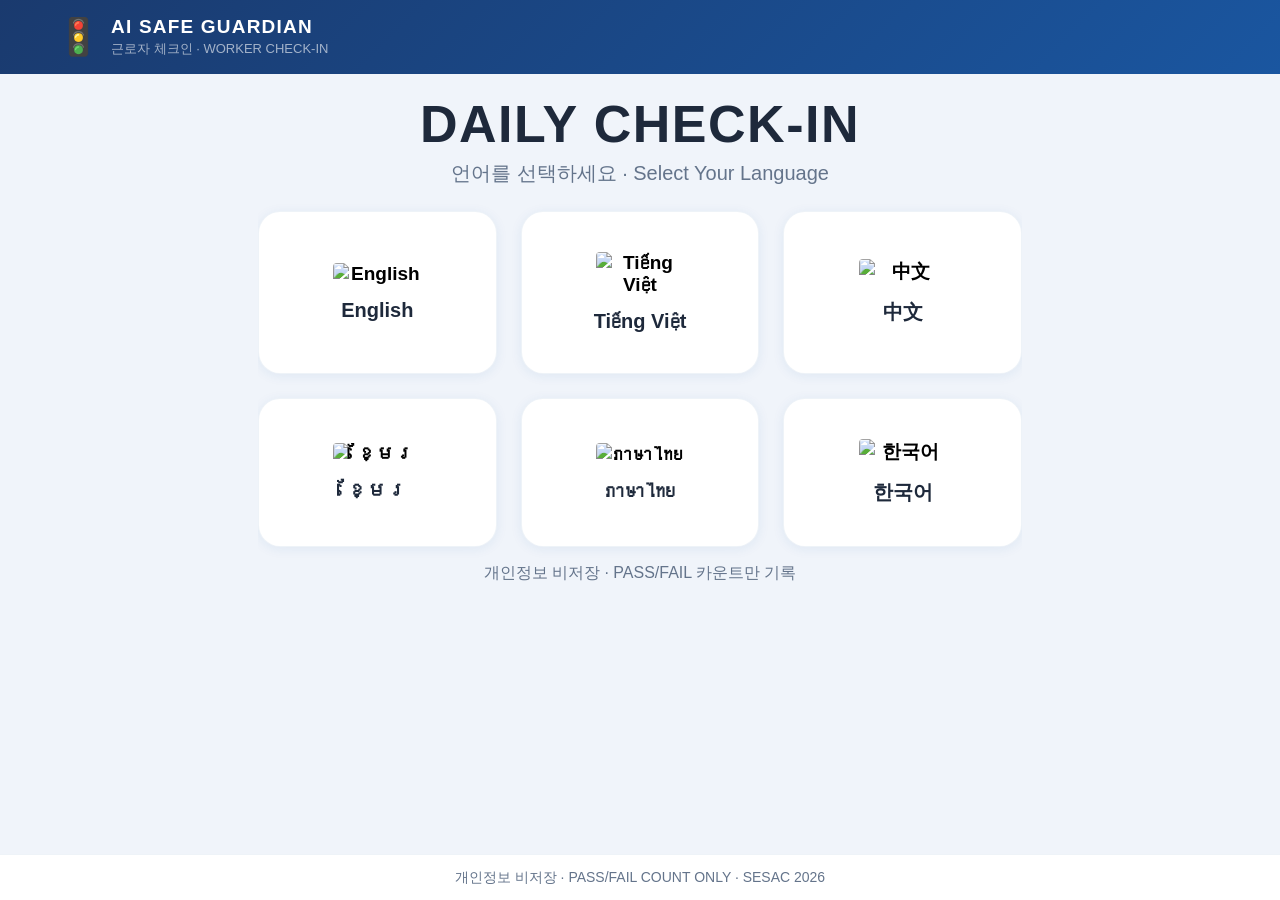
==== frontend/user/index.html @ 9fa3da4d "Merge pull request #7 from AISG-GUARDIAN/feat/frontend [SG-14 사용자 페이지 UX/UI]" ====
<!DOCTYPE html>
<html lang="ko">
<head>
  <meta charset="UTF-8" />
  <meta name="viewport" content="width=device-width, initial-scale=1.0" />
  <title>AI Safe Guardian — Worker Check-In</title>
  <link rel="stylesheet" href="style.css" />
</head>
<body>

  <!-- 플래시 오버레이 -->
  <div id="flash-overlay"></div>

  <div id="app">

    <!-- 헤더 -->
    <header id="header">
      <div class="header-logo">
        <span class="header-icon">🚦</span>
        <div>
          <div class="header-title">AI SAFE GUARDIAN</div>
          <div class="header-sub">근로자 체크인 · WORKER CHECK-IN</div>
        </div>
      </div>
      <button id="btn-reset" class="btn-ghost" style="display:none">← 처음으로</button>
    </header>

    <!-- 메인 콘텐츠 -->
    <main id="main">

      <!-- ① 언어 선택 -->
      <section id="screen-lang" class="screen active fade-in">
        <h1 class="title-xl">DAILY CHECK-IN</h1>
        <p class="sub-text" style="margin-bottom:24px">언어를 선택하세요 · Select Your Language</p>
        <div id="lang-grid" class="lang-grid"></div>
        <p class="caption" style="margin-top:16px">개인정보 비저장 · PASS/FAIL 카운트만 기록</p>
      </section>

      <!-- ② PIN 입력 -->
      <section id="screen-pin" class="screen">
        <div id="pin-flag" class="flag-xl"></div>
        <p id="pin-prompt-native" class="bilingual-native"></p>
        <p id="pin-prompt-ko"     class="bilingual-ko"></p>

        <div id="pin-dots" class="pin-dots"></div>

        <div class="pin-masking">
          <span class="masking-label">연락처</span>
          <span class="masking-dots">●●●-●●●●-</span>
          <span id="pin-display" class="masking-input">○○○○</span>
        </div>

        <div id="numpad" class="numpad"></div>

        <div class="row-btns" style="margin-top:10px">
          <button id="btn-back-pin" class="btn-outline">← 뒤로</button>
          <button id="btn-confirm-pin" class="btn-primary" disabled>0 / 4 자리 입력 중</button>
        </div>
        <p class="caption" style="margin-top:10px">입력 정보는 저장되지 않습니다</p>
      </section>

      <!-- ③ 카메라 준비 -->
      <section id="screen-ready" class="screen">
        <div id="ready-badge" class="pin-badge"></div>
        <p id="ready-greeting-native" class="bilingual-native" style="margin-top:10px"></p>
        <p id="ready-greeting-ko"     class="bilingual-ko"></p>

        <div class="cam-view" id="cam-view-box">
          <!-- 카메라 로딩 중 -->
          <div id="cam-loading" class="cam-placeholder">
            <div class="cam-icon">📷</div>
            <div class="cam-label">카메라 연결 중...</div>
          </div>
          <!-- 카메라 오류 -->
          <div id="cam-error" class="cam-placeholder" style="display:none">
            <div class="cam-icon">⚠️</div>
            <div class="cam-label" id="cam-error-msg">카메라 접근 불가</div>
          </div>
          <!-- 라이브 프리뷰 -->
          <video id="cam-video" autoplay playsinline muted style="display:none"></video>
          <canvas id="cam-canvas" style="display:none"></canvas>
          <div class="corner tl"></div>
          <div class="corner tr"></div>
          <div class="corner bl"></div>
          <div class="corner br"></div>
        </div>

        <div class="ppe-row">
          <div class="ppe-card">
            <div class="ppe-emoji">⛑️</div>
            <div id="ready-helmet-native" class="ppe-name"></div>
            <div id="ready-helmet-ko"     class="ppe-name-ko"></div>
            <div id="ready-wear-native"   class="ppe-check"></div>
            <div id="ready-wear-ko"       class="ppe-check-ko"></div>
          </div>
          <div class="ppe-card">
            <div class="ppe-emoji">🦺</div>
            <div id="ready-vest-native" class="ppe-name"></div>
            <div id="ready-vest-ko"     class="ppe-name-ko"></div>
            <div id="ready-wear2-native" class="ppe-check"></div>
            <div id="ready-wear2-ko"    class="ppe-check-ko"></div>
          </div>
        </div>

        <button id="btn-start-scan" class="btn-primary" style="margin-top:8px">
          <span id="start-native"></span>
          <span id="start-ko" class="btn-sub"></span>
        </button>
      </section>

      <!-- ④ 스캔 중 -->
      <section id="screen-scanning" class="screen">
        <div style="text-align:center; margin-bottom:8px">
          <div id="scan-label-native" class="scan-label"></div>
          <div id="scan-label-ko"     class="scan-label-ko"></div>
        </div>

        <div class="scan-view">
          <div class="scan-bg"></div>
          <div class="person-silhouette">
            <div class="person-head"></div>
            <div class="person-body"></div>
          </div>
          <div id="box-helmet" class="ppe-box-overlay helmet">
            <span id="box-helmet-label" class="box-label"></span>
          </div>
          <div id="box-vest" class="ppe-box-overlay vest">
            <span id="box-vest-label" class="box-label"></span>
          </div>
          <div id="scan-line" class="scan-line"></div>
          <div class="corner tl"></div>
          <div class="corner tr"></div>
          <div class="corner bl"></div>
          <div class="corner br"></div>
        </div>

        <div class="progress-wrap">
          <div class="progress-top">
            <span class="prog-label">PPE 감지 중</span>
            <span id="prog-pct" class="prog-pct">0%</span>
          </div>
          <div class="progress-track">
            <div id="progress-bar" class="progress-fill" style="width:0%"></div>
          </div>
        </div>

        <div class="ppe-status-list">
          <div id="status-helmet" class="ppe-status scanning">
            <span class="status-icon">⏳</span>
            <div>
              <div id="status-helmet-native" class="status-name"></div>
              <div id="status-helmet-ko"     class="status-ko"></div>
            </div>
            <span class="status-tag">감지중...</span>
          </div>
          <div id="status-vest" class="ppe-status scanning">
            <span class="status-icon">⏳</span>
            <div>
              <div id="status-vest-native" class="status-name"></div>
              <div id="status-vest-ko"     class="status-ko"></div>
            </div>
            <span class="status-tag">감지중...</span>
          </div>
        </div>
      </section>

      <!-- ⑤ PASS -->
      <section id="screen-pass" class="screen">
        <div class="result-card pass-card scale-in">
          <div class="result-emoji">✅</div>
          <div class="result-title pass-title">PASS</div>
          <div id="pass-ppe-info" class="result-ppe-info"></div>
          <div id="pass-pin-badge" class="result-pin-badge"></div>
          <div class="tts-box pass-tts">
            <div id="pass-tts-label" class="tts-label pass-tts-label"></div>
            <div id="pass-msg-native" class="tts-msg"></div>
            <div id="pass-msg-ko"     class="tts-msg-ko"></div>
          </div>
          <!-- 자동 초기화 카운트다운 -->
          <div class="auto-reset-bar">
            <div id="auto-reset-fill" class="auto-reset-fill"></div>
          </div>
          <p id="auto-reset-label" class="caption" style="margin-bottom:8px"></p>
          <button id="btn-next-worker" class="btn-pass btn-lg">
            <span id="next-native"></span>
            <span id="next-ko" class="btn-sub"></span>
          </button>
        </div>
      </section>

      <!-- ⑥ FAIL -->
      <section id="screen-fail" class="screen">
        <div class="result-card fail-card scale-in">
          <div class="result-emoji">⚠️</div>
          <div class="result-title fail-title">FAIL</div>
          <div id="fail-pin-badge" class="result-pin-badge fail-badge"></div>

          <div class="tts-box fail-tts">
            <div id="fail-tts-label" class="tts-label fail-tts-label"></div>
            <div id="fail-msg-native" class="tts-msg"></div>
            <div id="fail-msg-ko"     class="tts-msg-ko"></div>
          </div>

          <div id="fail-ppe-list" class="ppe-status-list"></div>

          <div class="guide-box">
            <div id="guide-label" class="guide-title"></div>
            <ol id="guide-list" class="guide-list"></ol>
          </div>

          <!-- 재시도 (1~2회) -->
          <button id="btn-retry" class="btn-retry btn-lg">
            <span id="retry-native"></span>
            <span id="retry-ko" class="btn-sub"></span>
          </button>

          <!-- 3회 초과 에스컬레이션 -->
          <div id="escalation-box" class="escalation-box" style="display:none">
            <p id="escalation-native" class="escalation-text"></p>
            <p id="escalation-ko"     class="escalation-ko"></p>
            <button id="btn-reset-fail" class="btn-ghost-lg">
              <span id="reset-native"></span>
            </button>
          </div>
        </div>
      </section>

    </main>

    <!-- 푸터 -->
    <footer id="footer">
      개인정보 비저장 · PASS/FAIL COUNT ONLY · SESAC 2026
    </footer>

  </div>

  <script src="data.js"></script>
  <script src="app.js"></script>
</body>
</html>
---- frontend/user/style.css ----
/* ──────────────────────────────────────────────────
   style.css  — AI SAFE GUARDIAN · Worker Check-In
   어드민 대시보드 무드앤톤 통일
   Primary: #1A56A0 / Dark: #1A3A6E / Accent: #F47C20
────────────────────────────────────────────────── */

/* ── 리셋 & 토큰 ──────────────────────────────── */
*, *::before, *::after { box-sizing: border-box; margin: 0; padding: 0; }

:root {
  /* 배경 — 어드민 동일 */
  --bg:    #F0F4FA;
  --bg2:   #FFFFFF;
  --bg3:   #EBF0F8;
  --border:     rgba(26, 86, 160, 0.12);
  --border-card: rgba(26, 86, 160, 0.07);

  /* 텍스트 */
  --text:  #1E293B;
  --text2: #64748B;

  /* 프라이머리 — 어드민 사이드바 색상 */
  --blue:       #1A56A0;
  --blue-dark:  #1A3A6E;
  --blue-light: #EBF3FF;
  --blue-mid:   #2468B8;

  /* 오렌지 액센트 — 어드민 active nav 색상 */
  --accent:        #F47C20;
  --accent-light:  rgba(244, 124, 32, 0.12);
  --accent-border: rgba(244, 124, 32, 0.35);

  /* 상태 */
  --green:      #10B981;
  --green-dark: #059669;
  --green-bg:   #ECFDF5;
  --green-text: #065F46;
  --red:        #EF4444;
  --red-bg:     #FEF2F2;
  --red-text:   #991B1B;
  --orange:     #F47C20;

  /* 그림자 — 어드민 카드 동일 */
  --shadow-sm: 0 2px 12px rgba(26, 86, 160, 0.08);
  --shadow:    0 4px 18px rgba(26, 86, 160, 0.10);
  --shadow-lg: 0 8px 28px rgba(26, 86, 160, 0.13);

  --radius: 16px;
  --r-sm:   10px;
}

html, body {
  height: 100%;
  background: var(--bg);
  color: var(--text);
  font-family: 'Segoe UI', 'Apple SD Gothic Neo', 'Noto Sans KR', sans-serif;
  font-size: 16px;
  -webkit-font-smoothing: antialiased;
}

/* ── 플래시 ──────────────────────────────────── */
#flash-overlay {
  position: fixed; inset: 0;
  background: #fff; opacity: 0;
  pointer-events: none; z-index: 9999;
}
#flash-overlay.flash { animation: flash-anim .3s ease-out forwards; }
@keyframes flash-anim { 0% { opacity:.85; } 100% { opacity:0; } }

/* ── 앱 ──────────────────────────────────────── */
#app {
  min-height: 100dvh;       /* 모바일: 자연스럽게 늘어남 */
  display: flex; flex-direction: column;
  width: 100%;
}

/* ── 헤더 — 어드민 사이드바 그라데이션 동일 ── */
#header {
  display: flex; align-items: center; justify-content: space-between;
  padding: 14px 20px;
  background: linear-gradient(135deg, var(--blue-dark) 0%, var(--blue) 100%);
  position: sticky; top: 0; z-index: 100;
}
.header-logo  { display: flex; align-items: center; gap: 10px; }
.header-icon  { font-size: 26px; }
.header-title { font-size: 14px; font-weight: 700; letter-spacing: .8px; color: #FFFFFF; }
.header-sub   { font-size: 10px; color: rgba(255,255,255,.6); margin-top: 2px; }
.btn-ghost {
  background: rgba(255,255,255,.12);
  border: 1.5px solid rgba(255,255,255,.22);
  color: #fff; font-size: 13px; font-weight: 600;
  border-radius: 8px; padding: 7px 14px; cursor: pointer;
  transition: background .15s;
}
.btn-ghost:hover { background: rgba(255,255,255,.22); }

/* 언어선택 화면 헤더 */
body.screen-lang #header {
  background: linear-gradient(135deg, var(--blue-dark) 0%, var(--blue) 100%);
}
body.screen-lang #footer { background: var(--bg2); border-color: var(--border-card); color: var(--text2); }

/* ── 메인 ────────────────────────────────────── */
#main {
  flex: 1;
  min-height: 0;
  overflow-y: auto;
  padding: 20px 18px 28px;
  max-width: 520px; margin: 0 auto; width: 100%;
}

/* cam-view 기본 margin (인라인 제거 후 CSS로 관리) */
.cam-view { margin: 12px 0; }

body.screen-lang       { background: var(--bg); }
body.screen-lang #main { background: var(--bg); }

/* ── 화면 전환 ───────────────────────────────── */
.screen { display: none; }
.screen.active { display: block; }
.fade-in  { animation: fadeIn  .3s ease; }
.scale-in { animation: scaleIn .28s ease; }
@keyframes fadeIn  { from { opacity:0; transform:translateY(10px); } to { opacity:1; transform:none; } }
@keyframes scaleIn { from { opacity:0; transform:scale(.93); }       to { opacity:1; transform:none; } }
@keyframes shake {
  0%,100% { transform:translateX(0); }
  20%,60% { transform:translateX(-6px); }
  40%,80% { transform:translateX(6px); }
}
.shake { animation: shake .4s ease; }

/* ── 타이포 ──────────────────────────────────── */
.title-xl         { font-size: 28px; font-weight: 800; letter-spacing: 1.5px; text-align: center; margin-bottom: 6px; color: var(--text); }
.sub-text         { text-align: center; color: var(--text2); font-size: 14px; }
.caption          { text-align: center; color: var(--text2); font-size: 12px; }
.bilingual-native { font-size: 19px; font-weight: 600; text-align: center; color: var(--text); }
.bilingual-ko     { font-size: 13px; color: var(--text2); text-align: center; margin-top: 3px; }

/* ── ① 언어 선택 ─────────────────────────────── */
.lang-grid {
  display: grid;
  grid-template-columns: repeat(3, 1fr);
  gap: 12px;
}
.lang-btn {
  background: var(--bg2);
  border: 1px solid var(--border-card);
  border-radius: var(--radius);
  padding: 22px 8px;
  text-align: center;
  cursor: pointer;
  box-shadow: var(--shadow-sm);
  transition: border-color .2s, background .2s, transform .18s, box-shadow .2s;
}
.lang-btn:hover {
  border-color: var(--accent-border);
  background: var(--accent-light);
  box-shadow: var(--shadow);
  transform: translateY(-4px);
}
.lang-btn:active { transform: translateY(-2px); }
.lang-flag  { width: 52px; height: auto; display: block; margin: 0 auto 8px; border-radius: 4px; }
.lang-label { font-size: 13px; font-weight: 600; color: var(--text); }

/* 빈 칸 스페이서 */
.lang-btn-spacer {
  background: transparent;
  border: none;
  box-shadow: none;
  pointer-events: none;
}

/* ── ② PIN 입력 ──────────────────────────────── */
.flag-xl { text-align: center; margin-bottom: 14px; }
.flag-xl img { width: 80px; height: auto; border-radius: 6px; }

.pin-dots { display: flex; justify-content: center; gap: 18px; margin: 20px 0 14px; }
.pin-dot {
  width: 20px; height: 20px; border-radius: 50%;
  border: 2px solid var(--border); background: transparent;
  transition: background .15s, border-color .15s, box-shadow .15s, transform .15s;
}
.pin-dot.filled {
  background: var(--accent);
  border-color: var(--accent);
  box-shadow: 0 0 12px rgba(244, 124, 32, 0.5);
  transform: scale(1.15);
}

.pin-masking {
  display: flex; align-items: center; justify-content: center; gap: 6px;
  font-size: 17px;
  background: var(--bg2); border: 1px solid var(--border-card);
  border-radius: 10px; padding: 11px 18px; margin-bottom: 22px;
  box-shadow: var(--shadow-sm);
}
.masking-label { color: var(--text2); font-size: 12px; }
.masking-dots  { letter-spacing: 2px; color: var(--text2); }
.masking-input { color: var(--accent); font-weight: 700; letter-spacing: 6px; }

/* 숫자패드 */
.numpad {
  display: grid; grid-template-columns: repeat(3, 1fr);
  gap: 10px; max-width: 300px; margin: 0 auto;
}
.num-key {
  background: var(--bg2); border: 1px solid var(--border-card);
  border-radius: var(--r-sm); padding: 16px 8px;
  font-size: 22px; font-weight: 600; color: var(--text);
  cursor: pointer; text-align: center;
  box-shadow: var(--shadow-sm);
  transition: background .12s, transform .1s, box-shadow .12s;
  user-select: none;
}
.num-key:hover  { background: var(--bg3); border-color: rgba(26,86,160,.2); box-shadow: var(--shadow); }
.num-key:active { transform: scale(.94); background: var(--bg3); box-shadow: none; }
.num-key.del    { background: #FEF2F2; border-color: #FECACA; color: var(--red); }
.num-key.del:hover { background: #FEE2E2; }

/* ── 버튼 공통 ───────────────────────────────── */
.row-btns { display: flex; gap: 10px; }

button {
  border: none; border-radius: var(--r-sm); padding: 14px 18px;
  font-size: 15px; font-weight: 600; cursor: pointer;
  transition: opacity .15s, transform .1s, box-shadow .15s;
}
button:disabled      { opacity: .35; cursor: default; }
button:not(:disabled):active { transform: scale(.97); }

/* 어드민 active nav 오렌지 액센트 반영 */
.btn-primary  {
  background: linear-gradient(135deg, var(--blue) 0%, var(--blue-dark) 100%);
  color: #fff; flex: 1;
  box-shadow: 0 2px 10px rgba(26, 86, 160, 0.35);
}
.btn-primary:not(:disabled):hover {
  background: linear-gradient(135deg, var(--blue-mid) 0%, var(--blue) 100%);
  box-shadow: 0 4px 16px rgba(26, 86, 160, 0.40);
  transform: translateY(-1px);
}
.btn-outline  { background: var(--bg2); border: 1.5px solid var(--border); color: var(--text); flex: 1; }
.btn-outline:hover { background: var(--bg3); }
.btn-pass     { background: var(--green-dark); color: #fff; width: 100%; box-shadow: 0 2px 8px rgba(5,150,105,.3); }
.btn-retry    { background: var(--accent); color: #fff; width: 100%; box-shadow: 0 2px 10px rgba(244,124,32,.4); }
.btn-retry:hover { filter: brightness(1.06); transform: translateY(-1px); }
.btn-ghost-lg { background: var(--bg3); border: 1px solid var(--border); color: var(--text2); width: 100%; margin-top: 12px; }
.btn-lg       { padding: 18px 20px; font-size: 17px; width: 100%; }
.btn-sub      { display: block; font-size: 12px; font-weight: 400; opacity: .8; margin-top: 3px; }

/* 촬영시작 버튼 — 컴팩트 & 전체폭 */
#btn-start-scan {
  width: 100%; flex: none;
  padding: 10px 20px; font-size: 14px;
}

/* ── ③ 카메라 준비 ───────────────────────────── */
.pin-badge {
  display: inline-block;
  background: var(--accent-light); border: 1.5px solid var(--accent-border);
  border-radius: 20px; padding: 6px 16px;
  font-size: 13px; font-weight: 700; color: var(--accent);
  text-align: center;
}

.cam-view {
  position: relative; background: #0A0F16;
  border-radius: var(--radius); min-height: 220px; overflow: hidden;
  border: 1px solid rgba(26,86,160,.2);
}
.cam-placeholder {
  display: flex; flex-direction: column;
  align-items: center; justify-content: center;
  gap: 8px; min-height: 220px;
}
.cam-icon  { font-size: 36px; filter: grayscale(1); opacity: .5; }
.cam-label { color: #4A6A70; font-size: 13px; letter-spacing: .5px; }

#cam-video {
  width: 100%; height: 220px; object-fit: cover;
  border-radius: var(--radius); transform: scaleX(-1);
}

/* 코너 마커 — 액센트 오렌지 */
.corner {
  position: absolute; width: 20px; height: 20px;
  border-color: var(--accent); border-style: solid;
}
.corner.tl { top:10px; left:10px;   border-width:2px 0 0 2px; }
.corner.tr { top:10px; right:10px;  border-width:2px 2px 0 0; }
.corner.bl { bottom:10px; left:10px;  border-width:0 0 2px 2px; }
.corner.br { bottom:10px; right:10px; border-width:0 2px 2px 0; }

/* PPE 카드 — 어드민 카드 동일 */
.ppe-row { display: grid; grid-template-columns: 1fr 1fr; gap: 10px; }
.ppe-card {
  background: var(--bg2);
  border: 1px solid var(--border-card);
  border-radius: var(--radius); padding: 14px 10px; text-align: center;
  box-shadow: var(--shadow-sm);
}
.ppe-emoji    { font-size: 28px; margin-bottom: 6px; }
.ppe-name     { font-size: 14px; font-weight: 600; color: var(--text); }
.ppe-name-ko  { font-size: 11px; color: var(--text2); margin-top: 2px; }
.ppe-check    { font-size: 12px; color: var(--blue); margin-top: 5px; font-weight: 600; }
.ppe-check-ko { font-size: 10px; color: var(--text2); }

/* ── ④ 스캔 중 ───────────────────────────────── */
.scan-label    { font-size: 17px; font-weight: 700; color: var(--accent); }
.scan-label-ko { font-size: 12px; color: var(--text2); margin-top: 3px; }

.scan-view {
  position: relative; background: #060E16;
  border-radius: var(--radius); height: 230px; overflow: hidden;
  margin-bottom: 18px; border: 1px solid rgba(26,86,160,.2);
}
.scan-bg {
  position: absolute; inset: 0;
  background: radial-gradient(ellipse at 50% 40%, #0D1F30 0%, #060E16 70%);
}

/* 사람 실루엣 */
.person-silhouette {
  position: absolute; left: 50%; bottom: 0;
  transform: translateX(-50%);
  display: flex; flex-direction: column; align-items: center;
}
.person-head {
  width: 42px; height: 42px; border-radius: 50%;
  background: #1A2D3E; border: 1.5px solid #2A4055; margin-bottom: 2px;
}
.person-body {
  width: 70px; height: 105px;
  background: #1A2D3E; border-radius: 7px 7px 0 0;
  border: 1.5px solid #2A4055; border-bottom: none;
}

/* PPE 감지 박스 */
.ppe-box-overlay {
  position: absolute;
  border: 2px solid var(--accent);
  border-radius: 4px;
  transition: border-color .35s;
}
.ppe-box-overlay.detected { border-color: var(--green); }
.ppe-box-overlay.missing  { border-color: var(--red); }

.ppe-box-overlay.helmet { width: 58px; height: 30px; top: 26px; left: 50%; transform: translateX(-50%); }
.ppe-box-overlay.vest   { width: 82px; height: 78px; top: 100px; left: 50%; transform: translateX(-50%); }

.box-label {
  position: absolute; top: -19px; left: 0;
  font-size: 11px; font-weight: 700;
  color: var(--accent); white-space: nowrap;
  transition: color .35s;
}
.ppe-box-overlay.detected .box-label { color: var(--green); }
.ppe-box-overlay.missing  .box-label { color: var(--red); }

/* 스캔 라인 */
.scan-line {
  position: absolute; left: 0; right: 0; height: 2px;
  background: linear-gradient(90deg, transparent 0%, var(--accent) 50%, transparent 100%);
  box-shadow: 0 0 10px var(--accent);
  animation: scan-move 1.5s linear infinite;
}
@keyframes scan-move { 0% { top:0; } 100% { top:100%; } }

/* 진행 바 */
.progress-wrap   { margin-bottom: 14px; }
.progress-top    { display: flex; justify-content: space-between; margin-bottom: 5px; }
.prog-label      { font-size: 12px; color: var(--text2); }
.prog-pct        { font-size: 12px; font-weight: 700; color: var(--accent); }
.progress-track  { height: 6px; background: var(--bg3); border-radius: 3px; overflow: hidden; }
.progress-fill   {
  height: 100%;
  background: linear-gradient(90deg, var(--blue) 0%, var(--accent) 100%);
  border-radius: 3px;
  transition: width .1s linear;
}

/* PPE 상태 목록 */
.ppe-status-list { display: flex; flex-direction: column; gap: 8px; }
.ppe-status {
  display: flex; align-items: center; gap: 12px;
  background: var(--bg2); border: 1px solid var(--border-card);
  border-radius: var(--r-sm); padding: 11px 14px;
  box-shadow: var(--shadow-sm);
  transition: border-color .3s, background .3s;
}
.ppe-status.detected { border-color: var(--green);  background: var(--green-bg); }
.ppe-status.missing  { border-color: var(--red);    background: var(--red-bg); }

.status-icon { font-size: 20px; }
.status-name { font-size: 14px; font-weight: 600; flex: 1; color: var(--text); }
.status-ko   { font-size: 11px; color: var(--text2); margin-top: 2px; }
.status-tag  {
  font-size: 11px; font-weight: 700; padding: 3px 10px;
  border-radius: 20px; background: var(--bg3); color: var(--text2); white-space: nowrap;
}
.ppe-status.detected .status-tag { background: var(--green); color: #fff; }
.ppe-status.missing  .status-tag { background: var(--red);   color: #fff; }

/* ── ⑤ PASS 카드 ─────────────────────────────── */
.result-card {
  border-radius: var(--radius); padding: 20px 20px; text-align: center;
  box-shadow: var(--shadow-lg);
}
.pass-card {
  background: var(--green-bg);
  border: 1.5px solid #6EE7B7;
  box-shadow: 0 0 40px rgba(16,185,129,.10), var(--shadow-lg);
}
.fail-card {
  background: var(--red-bg);
  border: 1.5px solid #FECACA;
  box-shadow: 0 0 40px rgba(239,68,68,.07), var(--shadow-lg);
}

.result-emoji { font-size: 44px; margin-bottom: 6px; }
.result-title { font-size: 30px; font-weight: 900; letter-spacing: 4px; margin-bottom: 10px; }
.pass-title   { color: var(--green-text); }
.fail-title   { color: var(--red-text); }

.result-ppe-info { font-size: 13px; color: var(--green-text); margin-bottom: 8px; font-weight: 600; }
.result-pin-badge {
  display: inline-block;
  background: rgba(5,150,105,.1); border: 1.5px solid rgba(5,150,105,.25);
  border-radius: 20px; padding: 5px 14px;
  font-size: 13px; font-weight: 600; color: var(--green-text);
  margin-bottom: 4px;
}
.fail-badge { background: var(--accent-light); border-color: var(--accent-border); color: var(--accent); }

/* TTS 박스 */
.tts-box { border-radius: var(--r-sm); padding: 12px 14px; margin: 14px 0; text-align: left; }
.pass-tts { background: rgba(5,150,105,.07); border: 1px solid rgba(5,150,105,.2); }
.fail-tts { background: var(--accent-light); border: 1px solid var(--accent-border); }
.tts-label      { font-size: 10px; font-weight: 700; letter-spacing: 1px; margin-bottom: 5px; }
.pass-tts-label { color: var(--green-text); }
.fail-tts-label { color: var(--accent); }
.tts-msg    { font-size: 14px; font-weight: 500; color: var(--text); }
.tts-msg-ko { font-size: 12px; color: var(--text2); margin-top: 3px; }

/* 자동 초기화 바 */
.auto-reset-bar  { height: 4px; background: rgba(0,0,0,.08); border-radius: 2px; overflow: hidden; margin: 10px 0 4px; }
.auto-reset-fill { height: 100%; background: var(--green-dark); border-radius: 2px; width: 100%; }

/* 가이드 박스 */
.guide-box {
  background: rgba(244,124,32,.05); border: 1px solid rgba(244,124,32,.15);
  border-radius: var(--r-sm); padding: 10px 14px; margin: 8px 0; text-align: left;
}
.guide-title { font-size: 12px; font-weight: 700; color: var(--accent); margin-bottom: 8px; }
.guide-list  { padding-left: 16px; }
.guide-list li       { font-size: 13px; margin-bottom: 5px; line-height: 1.55; color: var(--text); }
.guide-list li span  { display: block; font-size: 11px; color: var(--text2); margin-top: 1px; }

/* 에스컬레이션 */
.escalation-box {
  background: rgba(239,68,68,.05); border: 1px solid rgba(239,68,68,.18);
  border-radius: var(--r-sm); padding: 16px; margin-top: 14px; text-align: center;
}
.escalation-text { font-size: 15px; font-weight: 700; color: var(--red-text); margin-bottom: 5px; }
.escalation-ko   { font-size: 12px; color: var(--text2); }

/* ── 푸터 ────────────────────────────────────── */
#footer {
  text-align: center; padding: 11px;
  font-size: 11px; color: var(--text2);
  border-top: 1px solid var(--border-card); background: var(--bg2);
}

/* ── 반응형 ──────────────────────────────────── */

/* 소형 폰 */
@media (max-width: 380px) {
  .title-xl { font-size: 22px; }
  .lang-grid { gap: 8px; }
  .num-key { padding: 13px 6px; font-size: 20px; }
  .lang-flag { font-size: 26px; }
}

/* 태블릿 (600px 이상) */
@media (min-width: 600px) {
  html, body { font-size: 18px; overflow: hidden; height: 100%; }

  /* ── 태블릿 no-scroll 핵심 구조 ── */
  #app {
    height: 100dvh;            /* 태블릿: 뷰포트 고정 */
    overflow: hidden;
  }
  #header { padding: 14px 36px; }
  #main {
    max-width: 700px;
    padding: 16px 28px 16px;
    overflow: hidden;
    display: flex;
    flex-direction: column;
  }
  .screen.active {
    flex: 1;
    min-height: 0;
    display: flex;
    flex-direction: column;
    overflow: hidden;          /* 스크롤 완전 제거 */
  }
  /* PASS/FAIL 결과 카드 — 스크롤 없이 한 화면에 표시 */
  #screen-pass.active,
  #screen-fail.active { overflow: hidden; }
  /* 카메라/스캔 뷰가 남은 공간을 채움 */
  #cam-view-box {
    flex: 3;
    height: auto !important;
    min-height: 0;
    margin: 8px 0;
  }
  #cam-video    { height: 100% !important; }
  #cam-loading,
  #cam-error    { height: 100%; }
  .scan-view {
    flex: 1;
    height: auto !important;
    min-height: 0;
    margin-bottom: 12px;
  }
  .header-icon  { font-size: 30px; }
  .header-title { font-size: 16px; letter-spacing: 1px; }
  .header-sub   { font-size: 11px; }
  .title-xl         { font-size: 38px; }
  .sub-text         { font-size: 17px; }
  .bilingual-native { font-size: min(22px, 2.8dvh); }
  .bilingual-ko     { font-size: min(14px, 1.8dvh); }
  .caption          { font-size: 14px; }
  .lang-grid { gap: 18px; }
  .lang-btn  { padding: 28px 12px; border-radius: 18px; }
  .lang-flag { width: 68px; margin-bottom: 10px; }
  .lang-label { font-size: 16px; }
  .flag-xl img { width: min(90px, 11dvh); border-radius: 8px; }
  .flag-xl     { margin-bottom: min(10px, 1dvh); }
  .pin-dots    { gap: 22px; margin: min(16px, 1.5dvh) 0 min(12px, 1dvh); }
  .pin-dot     { width: 26px; height: 26px; }
  .pin-masking { font-size: 18px; padding: min(10px, 1dvh) 18px; margin-bottom: min(18px, 1.5dvh); }
  .numpad      { max-width: 400px; gap: min(10px, 1dvh); }
  .num-key     { padding: min(24px, 2.2dvh) 10px; font-size: 30px; border-radius: 14px; }
  .num-key.del { font-size: 22px; }
  button     { padding: min(13px, 1.6dvh) 22px; font-size: 17px; border-radius: 14px; }
  .btn-lg    { padding: min(16px, 2dvh) 24px; font-size: 19px; }
  .btn-sub   { font-size: 12px; margin-top: 3px; }
  .btn-ghost { font-size: 15px; }
  #btn-start-scan  { padding: min(10px, 1.2dvh) 22px; font-size: 15px; }
  .cam-view        { min-height: 0; height: min(36vh, 320px); border-radius: 18px; }
  .cam-placeholder { min-height: 0; height: 100%; }
  .cam-icon        { font-size: 48px; }
  .cam-label       { font-size: 15px; }
  #cam-video       { height: 100%; border-radius: 18px; }
  .ppe-card        { padding: min(10px, 1.2dvh) 10px; border-radius: 14px; }
  .ppe-emoji       { font-size: min(26px, 3dvh); margin-bottom: 3px; }
  .ppe-name        { font-size: 14px; }
  .ppe-check       { font-size: 12px; margin-top: 2px; }
  .pin-badge       { font-size: 14px; padding: 6px 16px; }
  .scan-view { height: min(38vh, 340px); border-radius: 18px; }
  .person-head { width: 54px; height: 54px; }
  .person-body { width: 90px; height: 135px; }
  .ppe-box-overlay.helmet { width: 74px; height: 38px; top: 32px; }
  .ppe-box-overlay.vest   { width: 106px; height: 100px; top: 128px; }
  .scan-label    { font-size: 20px; }
  .scan-label-ko { font-size: 14px; }
  .progress-track { height: 8px; }
  .prog-label, .prog-pct { font-size: 14px; }
  .ppe-status  { padding: min(11px, 1.3dvh) 18px; border-radius: 14px; }
  .status-icon { font-size: 22px; }
  .status-name { font-size: 15px; }
  .status-ko   { font-size: 12px; }
  .status-tag  { font-size: 12px; padding: 3px 14px; }
  .result-card  { padding: min(16px, 2dvh) 24px; border-radius: 20px; }
  .result-emoji { font-size: min(44px, 5.5dvh); margin-bottom: min(6px, 0.7dvh); }
  .result-title { font-size: min(38px, 4.8dvh); letter-spacing: 4px; margin-bottom: min(8px, 1dvh); }
  .result-ppe-info { font-size: 14px; margin-bottom: min(5px, 0.6dvh); }
  .tts-box   { padding: min(10px, 1.2dvh) 14px; border-radius: 12px; margin: min(8px, 1dvh) 0; }
  .tts-msg   { font-size: 15px; }
  .tts-msg-ko { font-size: 13px; }
  .guide-box  { padding: min(8px, 1dvh) 14px; margin: min(6px, 0.8dvh) 0; }
  .guide-list li { font-size: 13px; margin-bottom: min(3px, 0.4dvh); }
  .escalation-text { font-size: 15px; }
  .escalation-ko   { font-size: 12px; }
  .auto-reset-bar  { height: 5px; margin: min(8px, 1dvh) 0 min(4px, 0.5dvh); }
  #footer { padding: 10px; font-size: 12px; }
}

/* 아이패드 12.9" (min-width: 1024px) */
@media (min-width: 1024px) {
  html, body { font-size: 20px; }
  #header { padding: 16px 56px; }
  #main   { max-width: 860px; padding: 20px 48px 20px; }
  .header-icon  { font-size: 36px; }
  .header-title { font-size: 19px; letter-spacing: 1.2px; }
  .header-sub   { font-size: 13px; }
  .title-xl         { font-size: 52px; }
  .sub-text         { font-size: 20px; }
  .bilingual-native { font-size: min(26px, 2.8dvh); }
  .bilingual-ko     { font-size: min(16px, 1.8dvh); }
  .caption          { font-size: 16px; }
  .lang-grid { gap: 24px; }
  .lang-btn  { padding: 40px 16px; border-radius: 22px; }
  .lang-flag { width: 88px; margin-bottom: 14px; }
  .lang-label { font-size: 20px; }
  .flag-xl img { width: min(110px, 11dvh); border-radius: 10px; }
  .flag-xl     { margin-bottom: min(12px, 1dvh); }
  .pin-dots    { gap: 28px; margin: min(18px, 1.5dvh) 0 min(14px, 1dvh); }
  .pin-dot     { width: 32px; height: 32px; }
  .pin-masking { font-size: 22px; padding: min(12px, 1dvh) 24px; margin-bottom: min(22px, 1.8dvh); }
  .numpad      { max-width: 500px; gap: min(14px, 1.2dvh); }
  .num-key     { padding: min(32px, 2.5dvh) 12px; font-size: 38px; border-radius: 18px; }
  .num-key.del { font-size: 28px; }
  button     { padding: min(16px, 1.6dvh) 28px; font-size: 19px; border-radius: 18px; }
  .btn-lg    { padding: min(18px, 1.8dvh) 32px; font-size: 22px; }
  .btn-sub   { font-size: 14px; margin-top: 4px; }
  .btn-ghost { font-size: 17px; }
  #btn-start-scan  { padding: min(12px, 1.2dvh) 28px; font-size: 17px; }
  .cam-view        { min-height: 0; height: min(40vh, 420px); border-radius: 22px; }
  .cam-placeholder { min-height: 0; height: 100%; }
  .cam-icon        { font-size: 64px; }
  .cam-label       { font-size: 18px; }
  #cam-video       { height: 100%; border-radius: 22px; }
  .ppe-card        { padding: min(12px, 1.3dvh) 14px; border-radius: 18px; }
  .ppe-emoji       { font-size: min(32px, 3dvh); margin-bottom: min(5px, 0.5dvh); }
  .ppe-name        { font-size: 17px; }
  .ppe-name-ko     { font-size: 12px; }
  .ppe-check       { font-size: 14px; margin-top: 2px; }
  .ppe-check-ko    { font-size: 11px; }
  .pin-badge       { font-size: 17px; padding: 8px 22px; }
  .corner          { width: 28px; height: 28px; }
  .scan-view { height: min(42vh, 440px); border-radius: 22px; }
  .person-head { width: 70px; height: 70px; }
  .person-body { width: 116px; height: 174px; }
  .ppe-box-overlay.helmet { width: 96px; height: 50px; top: 42px; }
  .ppe-box-overlay.vest   { width: 136px; height: 128px; top: 166px; }
  .scan-label    { font-size: 26px; }
  .scan-label-ko { font-size: 18px; }
  .progress-track { height: 10px; }
  .prog-label, .prog-pct { font-size: 16px; }
  .progress-wrap { margin-bottom: min(14px, 1.5dvh); }
  .ppe-status  { padding: min(13px, 1.3dvh) 22px; border-radius: 18px; gap: 14px; }
  .status-icon { font-size: 26px; }
  .status-name { font-size: 18px; }
  .status-ko   { font-size: 13px; }
  .status-tag  { font-size: 14px; padding: min(5px, 0.5dvh) 18px; }
  .result-card  { padding: min(24px, 2.5dvh) 48px; border-radius: 28px; }
  .result-emoji { font-size: min(64px, 7dvh); margin-bottom: min(10px, 1dvh); }
  .result-title { font-size: min(52px, 5.5dvh); letter-spacing: 6px; margin-bottom: min(10px, 1dvh); }
  .result-ppe-info { font-size: 17px; margin-bottom: min(8px, 0.9dvh); }
  .tts-box   { padding: min(14px, 1.5dvh) 24px; border-radius: 18px; margin: min(10px, 1.2dvh) 0; }
  .tts-label { font-size: 13px; letter-spacing: 1.1px; }
  .tts-msg   { font-size: 19px; }
  .tts-msg-ko { font-size: 15px; }
  .guide-title { font-size: 15px; margin-bottom: min(8px, 0.9dvh); }
  .guide-list li { font-size: 16px; margin-bottom: min(6px, 0.7dvh); }
  .escalation-box { padding: min(16px, 1.6dvh) 22px; margin-top: min(12px, 1.3dvh); }
  .escalation-text { font-size: 19px; }
  .escalation-ko   { font-size: 14px; }
  .auto-reset-bar  { height: 7px; margin: min(14px, 1.5dvh) 0 min(6px, 0.7dvh); }
  .result-pin-badge { font-size: 16px; padding: min(6px, 0.7dvh) 20px; }
  #footer { padding: min(14px, 1.5dvh); font-size: 14px; }
}
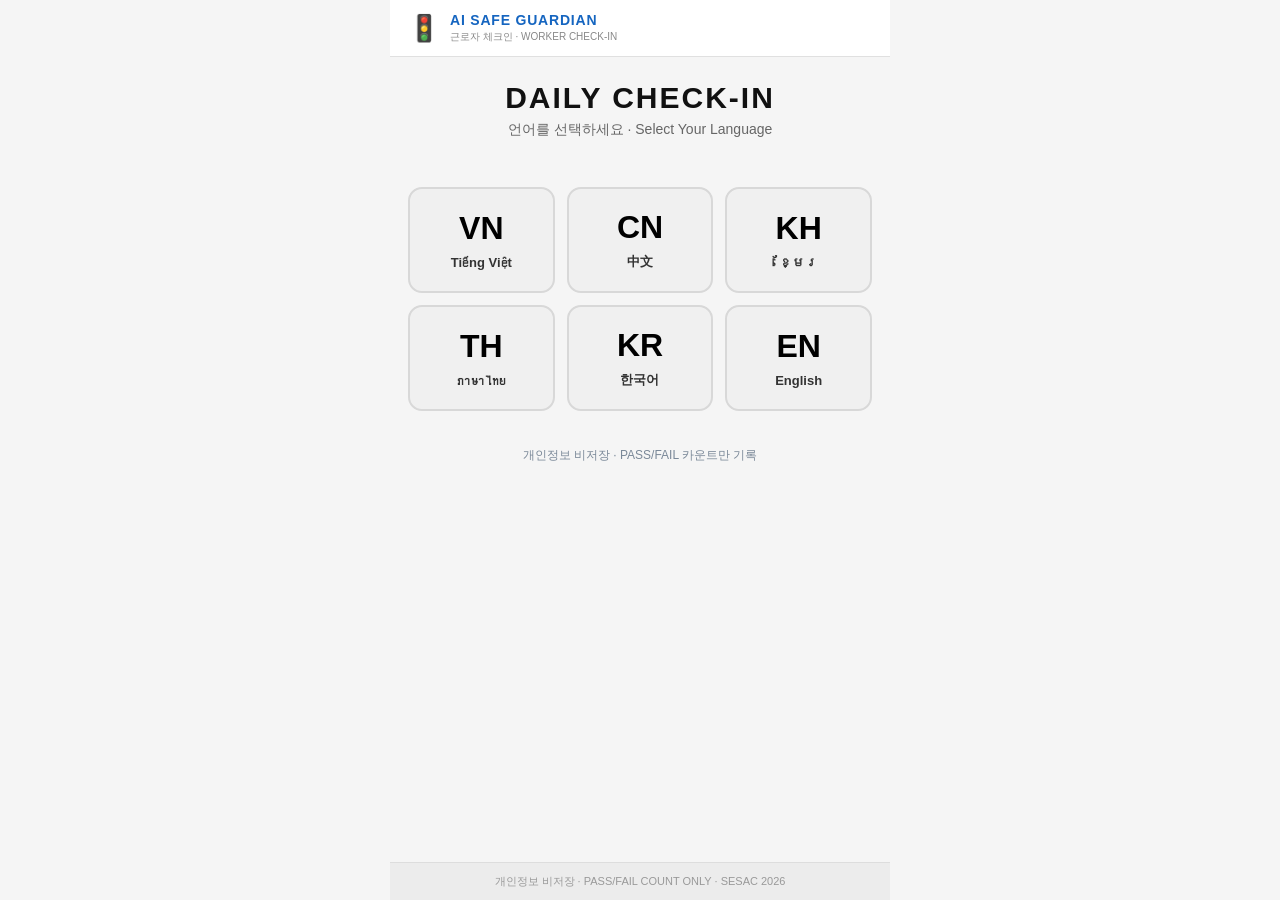
==== commit 75be37b8: "fix: 백엔드와 프론트엔드 연동 - admin 페이지 구조 정리 및 수정 - 더미 데이터 입력 코드 작성 - 알림 서비스(실패 시 관리자가 체크하도록) - 아직 webRTC 및 " ====
--- a/frontend/user/index.html
+++ b/frontend/user/index.html
@@ -1,11 +1,13 @@
 <!DOCTYPE html>
 <html lang="ko">
+
 <head>
   <meta charset="UTF-8" />
   <meta name="viewport" content="width=device-width, initial-scale=1.0" />
   <title>AI Safe Guardian — Worker Check-In</title>
-  <link rel="stylesheet" href="style.css" />
+  <link rel="stylesheet" href="../assets/css/user-style.css" />
 </head>
+
 <body>
 
   <!-- 플래시 오버레이 -->
@@ -31,16 +33,16 @@
       <!-- ① 언어 선택 -->
       <section id="screen-lang" class="screen active fade-in">
         <h1 class="title-xl">DAILY CHECK-IN</h1>
-        <p class="sub-text" style="margin-bottom:24px">언어를 선택하세요 · Select Your Language</p>
+        <p class="sub-text" style="margin-bottom:48px">언어를 선택하세요 · Select Your Language</p>
         <div id="lang-grid" class="lang-grid"></div>
-        <p class="caption" style="margin-top:16px">개인정보 비저장 · PASS/FAIL 카운트만 기록</p>
+        <p class="caption" style="margin-top:36px">개인정보 비저장 · PASS/FAIL 카운트만 기록</p>
       </section>
 
       <!-- ② PIN 입력 -->
       <section id="screen-pin" class="screen">
         <div id="pin-flag" class="flag-xl"></div>
         <p id="pin-prompt-native" class="bilingual-native"></p>
-        <p id="pin-prompt-ko"     class="bilingual-ko"></p>
+        <p id="pin-prompt-ko" class="bilingual-ko"></p>
 
         <div id="pin-dots" class="pin-dots"></div>
 
@@ -52,20 +54,21 @@
 
         <div id="numpad" class="numpad"></div>
 
-        <div class="row-btns" style="margin-top:10px">
+        <div class="row-btns" style="margin-top:28px">
           <button id="btn-back-pin" class="btn-outline">← 뒤로</button>
           <button id="btn-confirm-pin" class="btn-primary" disabled>0 / 4 자리 입력 중</button>
         </div>
-        <p class="caption" style="margin-top:10px">입력 정보는 저장되지 않습니다</p>
+        <p class="caption" style="margin-top:20px">입력 정보는 저장되지 않습니다</p>
+        <a id="link-emp-login" href="#" class="emp-login-link">사원번호가 있으신가요?</a>
       </section>
 
       <!-- ③ 카메라 준비 -->
       <section id="screen-ready" class="screen">
         <div id="ready-badge" class="pin-badge"></div>
-        <p id="ready-greeting-native" class="bilingual-native" style="margin-top:10px"></p>
-        <p id="ready-greeting-ko"     class="bilingual-ko"></p>
-
-        <div class="cam-view" id="cam-view-box">
+        <p id="ready-greeting-native" class="bilingual-native" style="margin-top:14px"></p>
+        <p id="ready-greeting-ko" class="bilingual-ko"></p>
+
+        <div class="cam-view" style="margin:20px 0" id="cam-view-box">
           <!-- 카메라 로딩 중 -->
           <div id="cam-loading" class="cam-placeholder">
             <div class="cam-icon">📷</div>
@@ -89,20 +92,20 @@
           <div class="ppe-card">
             <div class="ppe-emoji">⛑️</div>
             <div id="ready-helmet-native" class="ppe-name"></div>
-            <div id="ready-helmet-ko"     class="ppe-name-ko"></div>
-            <div id="ready-wear-native"   class="ppe-check"></div>
-            <div id="ready-wear-ko"       class="ppe-check-ko"></div>
+            <div id="ready-helmet-ko" class="ppe-name-ko"></div>
+            <div id="ready-wear-native" class="ppe-check"></div>
+            <div id="ready-wear-ko" class="ppe-check-ko"></div>
           </div>
           <div class="ppe-card">
             <div class="ppe-emoji">🦺</div>
             <div id="ready-vest-native" class="ppe-name"></div>
-            <div id="ready-vest-ko"     class="ppe-name-ko"></div>
+            <div id="ready-vest-ko" class="ppe-name-ko"></div>
             <div id="ready-wear2-native" class="ppe-check"></div>
-            <div id="ready-wear2-ko"    class="ppe-check-ko"></div>
-          </div>
-        </div>
-
-        <button id="btn-start-scan" class="btn-primary" style="margin-top:8px">
+            <div id="ready-wear2-ko" class="ppe-check-ko"></div>
+          </div>
+        </div>
+
+        <button id="btn-start-scan" class="btn-primary btn-lg" style="margin-top:24px">
           <span id="start-native"></span>
           <span id="start-ko" class="btn-sub"></span>
         </button>
@@ -110,9 +113,9 @@
 
       <!-- ④ 스캔 중 -->
       <section id="screen-scanning" class="screen">
-        <div style="text-align:center; margin-bottom:8px">
+        <div style="text-align:center; margin-bottom:22px">
           <div id="scan-label-native" class="scan-label"></div>
-          <div id="scan-label-ko"     class="scan-label-ko"></div>
+          <div id="scan-label-ko" class="scan-label-ko"></div>
         </div>
 
         <div class="scan-view">
@@ -149,7 +152,7 @@
             <span class="status-icon">⏳</span>
             <div>
               <div id="status-helmet-native" class="status-name"></div>
-              <div id="status-helmet-ko"     class="status-ko"></div>
+              <div id="status-helmet-ko" class="status-ko"></div>
             </div>
             <span class="status-tag">감지중...</span>
           </div>
@@ -157,7 +160,7 @@
             <span class="status-icon">⏳</span>
             <div>
               <div id="status-vest-native" class="status-name"></div>
-              <div id="status-vest-ko"     class="status-ko"></div>
+              <div id="status-vest-ko" class="status-ko"></div>
             </div>
             <span class="status-tag">감지중...</span>
           </div>
@@ -174,13 +177,13 @@
           <div class="tts-box pass-tts">
             <div id="pass-tts-label" class="tts-label pass-tts-label"></div>
             <div id="pass-msg-native" class="tts-msg"></div>
-            <div id="pass-msg-ko"     class="tts-msg-ko"></div>
+            <div id="pass-msg-ko" class="tts-msg-ko"></div>
           </div>
           <!-- 자동 초기화 카운트다운 -->
           <div class="auto-reset-bar">
             <div id="auto-reset-fill" class="auto-reset-fill"></div>
           </div>
-          <p id="auto-reset-label" class="caption" style="margin-bottom:8px"></p>
+          <p id="auto-reset-label" class="caption" style="margin-bottom:12px"></p>
           <button id="btn-next-worker" class="btn-pass btn-lg">
             <span id="next-native"></span>
             <span id="next-ko" class="btn-sub"></span>
@@ -198,7 +201,7 @@
           <div class="tts-box fail-tts">
             <div id="fail-tts-label" class="tts-label fail-tts-label"></div>
             <div id="fail-msg-native" class="tts-msg"></div>
-            <div id="fail-msg-ko"     class="tts-msg-ko"></div>
+            <div id="fail-msg-ko" class="tts-msg-ko"></div>
           </div>
 
           <div id="fail-ppe-list" class="ppe-status-list"></div>
@@ -217,7 +220,7 @@
           <!-- 3회 초과 에스컬레이션 -->
           <div id="escalation-box" class="escalation-box" style="display:none">
             <p id="escalation-native" class="escalation-text"></p>
-            <p id="escalation-ko"     class="escalation-ko"></p>
+            <p id="escalation-ko" class="escalation-ko"></p>
             <button id="btn-reset-fail" class="btn-ghost-lg">
               <span id="reset-native"></span>
             </button>
@@ -234,7 +237,10 @@
 
   </div>
 
-  <script src="data.js"></script>
-  <script src="app.js"></script>
+  <script src="../assets/js/user/data.js"></script>
+  <script src="../assets/js/api.js"></script>
+  <script src="../assets/js/user/app.js"></script>
+  <script src="../assets/js/user/camera.js"></script>
 </body>
-</html>
+
+</html>
--- a/frontend/assets/css/user-style.css
+++ b/frontend/assets/css/user-style.css
@@ -0,0 +1,474 @@
+/* ── 리셋 & 토큰 ──────────────────────────────── */
+*, *::before, *::after { box-sizing: border-box; margin: 0; padding: 0; }
+
+:root {
+  --bg:          #060C0E;
+  --bg2:         #0D1520;
+  --bg3:         #141E2C;
+  --border:      #1E2D3D;
+  --text:        #E6EDF3;
+  --text2:       #7A8898;
+
+  /* 액센트 */
+  --yellow:      #F5C518;
+  --yellow-bg:   rgba(245,197,24,.10);
+  --yellow-bd:   rgba(245,197,24,.35);
+  --blue:        #1565C0;
+  --green:       #00E676;
+  --green-dark:  #00A14B;
+  --green-bg:    #E8F5E9;   /* PASS 카드 라이트 */
+  --green-text:  #1B5E20;
+  --red:         #E53935;
+  --red-bg:      #FFF0EE;   /* FAIL 카드 라이트 */
+  --red-text:    #B71C1C;
+  --orange:      #BF5000;   /* 재시도 버튼 */
+
+  --radius:  14px;
+  --r-sm:    10px;
+}
+
+html, body {
+  height: 100%;
+  background: var(--bg);
+  color: var(--text);
+  font-family: 'Segoe UI', 'Apple SD Gothic Neo', 'Noto Sans KR', sans-serif;
+  font-size: 16px;
+  -webkit-font-smoothing: antialiased;
+}
+
+/* ── 플래시 ──────────────────────────────────── */
+#flash-overlay {
+  position: fixed; inset: 0;
+  background: #fff; opacity: 0;
+  pointer-events: none; z-index: 9999;
+}
+#flash-overlay.flash { animation: flash-anim .3s ease-out forwards; }
+@keyframes flash-anim { 0% { opacity:.85; } 100% { opacity:0; } }
+
+/* ── 앱 ──────────────────────────────────────── */
+#app {
+  min-height: 100vh;
+  display: flex; flex-direction: column;
+  max-width: 500px; margin: 0 auto;
+}
+
+/* ── 헤더 ────────────────────────────────────── */
+#header {
+  display: flex; align-items: center; justify-content: space-between;
+  padding: 12px 18px;
+  background: var(--bg2);
+  border-bottom: 1px solid var(--border);
+  position: sticky; top: 0; z-index: 100;
+}
+/* 언어선택 화면에서 헤더 라이트 테마 */
+body.screen-lang #header {
+  background: #fff;
+  border-bottom: 1px solid #E0E0E0;
+}
+body.screen-lang #header .header-title { color: var(--blue); }
+body.screen-lang #header .header-sub   { color: #888; }
+body.screen-lang #header .btn-ghost    { color: #555; border-color: #ccc; }
+
+.header-logo  { display: flex; align-items: center; gap: 10px; }
+.header-icon  { font-size: 26px; }
+.header-title { font-size: 14px; font-weight: 700; letter-spacing: .8px; color: var(--blue); }
+.header-sub   { font-size: 10px; color: var(--text2); margin-top: 2px; }
+
+/* ── 메인 ────────────────────────────────────── */
+#main { flex: 1; padding: 24px 18px 44px; overflow-y: auto; }
+
+/* 언어선택 화면 라이트 배경 */
+body.screen-lang          { background: #F5F5F5; }
+body.screen-lang #main    { background: #F5F5F5; }
+body.screen-lang #footer  { background: #ECECEC; border-color: #ddd; color: #999; }
+
+/* ── 화면 전환 ───────────────────────────────── */
+.screen { display: none; }
+.screen.active { display: block; }
+.fade-in  { animation: fadeIn  .3s ease; }
+.scale-in { animation: scaleIn .28s ease; }
+@keyframes fadeIn  { from { opacity:0; transform:translateY(10px); } to { opacity:1; transform:none; } }
+@keyframes scaleIn { from { opacity:0; transform:scale(.93); }       to { opacity:1; transform:none; } }
+
+/* shake (PIN 4자리 미만 확인 시도) */
+@keyframes shake {
+  0%,100% { transform:translateX(0); }
+  20%,60% { transform:translateX(-6px); }
+  40%,80% { transform:translateX(6px); }
+}
+.shake { animation: shake .4s ease; }
+
+/* ── 타이포 ──────────────────────────────────── */
+.title-xl         { font-size: 30px; font-weight: 800; letter-spacing: 2px; text-align: center; margin-bottom: 6px; color: #111; }
+.sub-text         { text-align: center; color: #666; font-size: 14px; }
+.caption          { text-align: center; color: var(--text2); font-size: 12px; }
+.bilingual-native { font-size: 19px; font-weight: 600; text-align: center; }
+.bilingual-ko     { font-size: 13px; color: var(--text2); text-align: center; margin-top: 3px; }
+
+/* 사번 로그인 링크 */
+.emp-login-link {
+  display: block; text-align: center; margin-top: 18px;
+  font-size: 13px; color: var(--yellow);
+  text-decoration: underline; cursor: pointer;
+}
+.emp-login-link:hover { color: #fff; }
+
+/* 사번 로그인 전용 스타일 */
+.emp-login-wrap {
+display: flex; flex-direction: column; align-items: center;
+justify-content: center; min-height: 70vh; padding: 20px;
+}
+.emp-input {
+width: 100%; max-width: 320px;
+padding: 16px 20px; margin: 24px 0 12px;
+font-size: 22px; font-weight: 600;
+text-align: center; letter-spacing: 2px;
+background: var(--bg2); color: var(--text);
+border: 1.5px solid var(--border); border-radius: var(--r-sm);
+outline: none; transition: border-color .2s;
+}
+.emp-input:focus { border-color: var(--blue); }
+.emp-input::placeholder { color: var(--text2); font-size: 15px; letter-spacing: 0; }
+.emp-btn-wrap {
+display: flex; gap: 10px; width: 100%; max-width: 320px; margin-top: 16px;
+}
+.emp-btn-wrap .btn-primary,
+.emp-btn-wrap .btn-outline { flex: 1; }
+.emp-msg {
+      margin-top: 16px; font-size: 14px; text-align: center;
+      min-height: 20px; transition: color .2s;
+    }
+.emp-msg.error { color: var(--red); }
+.emp-msg.loading { color: var(--text2); }
+.emp-back-link {
+      display: inline-block; margin-top: 28px;
+      font-size: 13px; color: var(--text2);
+      text-decoration: underline; cursor: pointer;
+    }
+.emp-back-link:hover { color: var(--text); }
+
+/* ── ① 언어 선택 ─────────────────────────────── */
+.lang-grid {
+  display: grid;
+  grid-template-columns: repeat(3, 1fr);
+  gap: 12px;
+}
+.lang-btn {
+  background: #F0F0F0;
+  border: 2px solid #D8D8D8;
+  border-radius: var(--radius);
+  padding: 20px 8px;
+  text-align: center;
+  cursor: pointer;
+  transition: border-color .2s, background .2s, transform .2s, box-shadow .2s;
+}
+.lang-btn:hover {
+  border-color: var(--yellow);
+  background: #FDF8E0;
+  box-shadow: 0 4px 20px rgba(200,162,0,.25);
+  transform: translateY(-4px);
+}
+.lang-btn:active { transform: translateY(-2px); }
+.lang-flag  { font-size: 32px; display: block; margin-bottom: 6px; }
+.lang-label { font-size: 13px; font-weight: 600; color: #333; }
+
+/* ── ② PIN 입력 ──────────────────────────────── */
+.flag-xl { font-size: 50px; text-align: center; margin-bottom: 14px; }
+
+.pin-dots { display: flex; justify-content: center; gap: 18px; margin: 20px 0 14px; }
+.pin-dot {
+  width: 20px; height: 20px; border-radius: 50%;
+  border: 2px solid #4A6A70; background: transparent;
+  transition: background .15s, border-color .15s, box-shadow .15s, transform .15s;
+}
+.pin-dot.filled {
+  background: var(--yellow);
+  border-color: var(--yellow);
+  box-shadow: 0 0 14px rgba(245,197,24,.6);
+  transform: scale(1.15);
+}
+
+.pin-masking {
+  display: flex; align-items: center; justify-content: center; gap: 6px;
+  font-size: 17px;
+  background: var(--bg2); border: 1px solid var(--border); border-radius: 8px;
+  padding: 11px 18px; margin-bottom: 22px;
+}
+.masking-label { color: var(--text2); font-size: 12px; }
+.masking-dots  { letter-spacing: 2px; color: var(--text2); }
+.masking-input { color: var(--yellow); font-weight: 700; letter-spacing: 6px; }
+
+/* 숫자패드 */
+.numpad {
+  display: grid; grid-template-columns: repeat(3, 1fr);
+  gap: 10px; max-width: 300px; margin: 0 auto;
+}
+.num-key {
+  background: var(--bg2); border: 1px solid var(--border);
+  border-radius: var(--r-sm); padding: 16px 8px;
+  font-size: 22px; font-weight: 600; color: var(--text);
+  cursor: pointer; text-align: center;
+  transition: background .12s, transform .1s;
+  user-select: none;
+}
+.num-key:hover  { background: var(--bg3); }
+.num-key:active { transform: scale(.94); background: var(--bg3); }
+.num-key.del    { font-size: 18px; background: rgba(229,57,53,.15); border-color: rgba(229,57,53,.3); color: #E57373; }
+.num-key.del:hover { background: rgba(229,57,53,.25); }
+
+/* ── 버튼 공통 ───────────────────────────────── */
+.row-btns { display: flex; gap: 10px; }
+
+button {
+  border: none; border-radius: var(--r-sm); padding: 14px 18px;
+  font-size: 15px; font-weight: 600; cursor: pointer;
+  transition: opacity .15s, transform .1s;
+}
+button:disabled      { opacity: .35; cursor: default; }
+button:not(:disabled):active { transform: scale(.97); }
+
+.btn-primary  { background: var(--blue); color: #fff; flex: 1; }
+.btn-outline  { background: transparent; border: 1.5px solid var(--border); color: var(--text); flex: 1; }
+.btn-pass     { background: var(--green-dark); color: #fff; width: 100%; }
+.btn-retry    { background: var(--orange); color: #fff; width: 100%; }
+.btn-ghost    { background: transparent; border: 1.5px solid var(--border); color: var(--text2); font-size: 13px; }
+.btn-ghost-lg { background: rgba(255,255,255,.08); border: 1px solid rgba(255,255,255,.15); color: var(--text); width: 100%; margin-top: 12px; }
+.btn-lg       { padding: 18px 20px; font-size: 17px; width: 100%; }
+.btn-sub      { display: block; font-size: 12px; font-weight: 400; opacity: .8; margin-top: 3px; }
+
+/* ── ③ 카메라 준비 ───────────────────────────── */
+.pin-badge {
+  display: inline-block;
+  background: var(--yellow-bg); border: 1.5px solid var(--yellow-bd);
+  border-radius: 20px; padding: 6px 16px;
+  font-size: 13px; font-weight: 600; color: var(--yellow);
+  text-align: center;
+}
+
+.cam-view {
+  position: relative; background: #050B10;
+  border-radius: var(--radius); min-height: 220px; overflow: hidden;
+  border: 1px solid #1E3040;
+}
+.cam-placeholder {
+  display: flex; flex-direction: column;
+  align-items: center; justify-content: center;
+  gap: 8px; min-height: 220px;
+}
+.cam-icon  { font-size: 36px; filter: grayscale(1); opacity: .5; }
+.cam-label { color: #4A6A70; font-size: 13px; letter-spacing: .5px; }
+
+#cam-video {
+  width: 100%; height: 220px; object-fit: cover;
+  border-radius: var(--radius); transform: scaleX(-1);
+}
+
+/* 코너 마커 */
+.corner {
+  position: absolute; width: 20px; height: 20px;
+  border-color: #C8A200; border-style: solid;
+}
+.corner.tl { top:10px; left:10px;   border-width:2px 0 0 2px; }
+.corner.tr { top:10px; right:10px;  border-width:2px 2px 0 0; }
+.corner.bl { bottom:10px; left:10px;  border-width:0 0 2px 2px; }
+.corner.br { bottom:10px; right:10px; border-width:0 2px 2px 0; }
+
+/* PPE 카드 */
+.ppe-row { display: grid; grid-template-columns: 1fr 1fr; gap: 10px; }
+.ppe-card {
+  background: var(--bg2); border: 1px solid var(--border);
+  border-radius: var(--radius); padding: 14px 10px; text-align: center;
+}
+.ppe-emoji    { font-size: 28px; margin-bottom: 6px; }
+.ppe-name     { font-size: 14px; font-weight: 600; }
+.ppe-name-ko  { font-size: 11px; color: var(--text2); margin-top: 2px; }
+.ppe-check    { font-size: 12px; color: var(--green); margin-top: 5px; font-weight: 600; }
+.ppe-check-ko { font-size: 10px; color: var(--text2); }
+
+/* ── ④ 스캔 중 ───────────────────────────────── */
+.scan-label    { font-size: 17px; font-weight: 600; }
+.scan-label-ko { font-size: 12px; color: var(--text2); margin-top: 3px; }
+
+.scan-view {
+  position: relative; background: #060E16;
+  border-radius: var(--radius); height: 230px; overflow: hidden;
+  margin-bottom: 18px; border: 1px solid #1A2E40;
+}
+.scan-bg {
+  position: absolute; inset: 0;
+  background: radial-gradient(ellipse at 50% 40%, #0D1F30 0%, #060E16 70%);
+}
+
+/* 사람 실루엣 */
+.person-silhouette {
+  position: absolute; left: 50%; bottom: 0;
+  transform: translateX(-50%);
+  display: flex; flex-direction: column; align-items: center;
+}
+.person-head {
+  width: 42px; height: 42px; border-radius: 50%;
+  background: #1A2D3E; border: 1.5px solid #2A4055;
+  margin-bottom: 2px;
+}
+.person-body {
+  width: 70px; height: 105px;
+  background: #1A2D3E; border-radius: 7px 7px 0 0;
+  border: 1.5px solid #2A4055; border-bottom: none;
+}
+
+/* PPE 감지 박스 */
+.ppe-box-overlay {
+  position: absolute;
+  border: 2px solid var(--yellow);
+  border-radius: 4px;
+  transition: border-color .35s;
+}
+.ppe-box-overlay.detected { border-color: var(--green); }
+.ppe-box-overlay.missing  { border-color: var(--red); }
+
+.ppe-box-overlay.helmet {
+  width: 58px; height: 30px;
+  top: 26px; left: 50%; transform: translateX(-50%);
+}
+.ppe-box-overlay.vest {
+  width: 82px; height: 78px;
+  top: 100px; left: 50%; transform: translateX(-50%);
+}
+.box-label {
+  position: absolute; top: -19px; left: 0;
+  font-size: 11px; font-weight: 700;
+  color: var(--yellow); white-space: nowrap;
+  transition: color .35s;
+}
+.ppe-box-overlay.detected .box-label { color: var(--green); }
+.ppe-box-overlay.missing  .box-label { color: var(--red); }
+
+/* 스캔 라인 — 녹색 그라데이션 */
+.scan-line {
+  position: absolute; left: 0; right: 0; height: 2px;
+  background: linear-gradient(90deg, transparent 0%, var(--green) 50%, transparent 100%);
+  box-shadow: 0 0 10px var(--green), 0 0 3px #fff;
+  animation: scan-move 1.5s linear infinite;
+}
+@keyframes scan-move { 0% { top:0; } 100% { top:100%; } }
+
+/* 진행 바 */
+.progress-wrap   { margin-bottom: 14px; }
+.progress-top    { display: flex; justify-content: space-between; margin-bottom: 5px; }
+.prog-label      { font-size: 12px; color: var(--text2); }
+.prog-pct        { font-size: 12px; font-weight: 700; color: var(--green); }
+.progress-track  { height: 6px; background: var(--bg3); border-radius: 3px; overflow: hidden; }
+.progress-fill   {
+  height: 100%;
+  background: linear-gradient(90deg, var(--blue) 0%, var(--green) 100%);
+  border-radius: 3px;
+  transition: width .1s linear;
+}
+
+/* PPE 상태 목록 */
+.ppe-status-list { display: flex; flex-direction: column; gap: 8px; }
+.ppe-status {
+  display: flex; align-items: center; gap: 12px;
+  background: var(--bg2); border: 1px solid var(--border);
+  border-radius: var(--r-sm); padding: 11px 14px;
+  transition: border-color .3s, background .3s;
+}
+.ppe-status.detected { border-color: var(--green);  background: rgba(0,230,118,.07); }
+.ppe-status.missing  { border-color: var(--red);    background: rgba(229,57,53,.07); }
+
+.status-icon { font-size: 20px; }
+.status-name { font-size: 14px; font-weight: 600; flex: 1; }
+.status-ko   { font-size: 11px; color: var(--text2); margin-top: 2px; }
+.status-tag  {
+  font-size: 11px; font-weight: 700; padding: 3px 10px;
+  border-radius: 20px; background: var(--bg3); color: var(--text2); white-space: nowrap;
+}
+.ppe-status.detected .status-tag { background: var(--green); color: #000; }
+.ppe-status.missing  .status-tag { background: var(--red);   color: #fff; }
+
+/* ── ⑤ PASS 카드 ─────────────────────────────── */
+.result-card { border-radius: 16px; padding: 28px 20px; text-align: center; }
+
+.pass-card {
+  background: var(--green-bg);
+  border: 1.5px solid #A5D6A7;
+  box-shadow: 0 0 60px rgba(0,230,118,.15);
+}
+.fail-card {
+  background: var(--red-bg);
+  border: 1.5px solid #FFCDD2;
+}
+
+.result-emoji { font-size: 52px; margin-bottom: 10px; }
+.result-title { font-size: 34px; font-weight: 900; letter-spacing: 4px; margin-bottom: 14px; }
+.pass-title   { color: var(--green-text); }
+.fail-title   { color: var(--red-text); }
+
+.result-ppe-info { font-size: 13px; color: var(--green-text); margin-bottom: 8px; font-weight: 600; }
+.result-pin-badge {
+  display: inline-block;
+  background: rgba(0,161,75,.12); border: 1.5px solid rgba(0,161,75,.3);
+  border-radius: 20px; padding: 5px 14px;
+  font-size: 13px; font-weight: 600; color: var(--green-text);
+  margin-bottom: 4px;
+}
+.fail-badge {
+  background: rgba(229,57,53,.1); border-color: rgba(229,57,53,.3);
+  color: var(--red-text);
+}
+
+/* TTS 박스 */
+.tts-box {
+  border-radius: var(--r-sm); padding: 12px 14px;
+  margin: 14px 0; text-align: left;
+}
+.pass-tts { background: rgba(0,161,75,.08); border: 1px solid rgba(0,161,75,.25); }
+.fail-tts { background: rgba(229,57,53,.08); border: 1px solid rgba(229,57,53,.2); }
+.tts-label      { font-size: 10px; font-weight: 700; letter-spacing: 1px; margin-bottom: 5px; }
+.pass-tts-label { color: var(--green-text); }
+.fail-tts-label { color: var(--red-text); }
+.tts-msg    { font-size: 14px; font-weight: 500; color: #1a1a1a; }
+.tts-msg-ko { font-size: 12px; color: #555; margin-top: 3px; }
+
+/* 자동 초기화 바 */
+.auto-reset-bar {
+  height: 4px; background: rgba(0,0,0,.1);
+  border-radius: 2px; overflow: hidden; margin: 14px 0 5px;
+}
+.auto-reset-fill {
+  height: 100%; background: var(--green-dark);
+  border-radius: 2px; width: 100%;
+}
+
+/* 가이드 박스 */
+.guide-box {
+  background: rgba(0,0,0,.04); border: 1px solid rgba(0,0,0,.1);
+  border-radius: var(--r-sm); padding: 14px; margin: 12px 0; text-align: left;
+}
+.guide-title { font-size: 12px; font-weight: 700; color: var(--red-text); margin-bottom: 8px; }
+.guide-list  { padding-left: 16px; }
+.guide-list li       { font-size: 13px; margin-bottom: 5px; line-height: 1.55; color: #333; }
+.guide-list li span  { display: block; font-size: 11px; color: #888; margin-top: 1px; }
+
+/* 에스컬레이션 */
+.escalation-box {
+  background: rgba(229,57,53,.06); border: 1px solid rgba(229,57,53,.2);
+  border-radius: var(--r-sm); padding: 16px; margin-top: 14px; text-align: center;
+}
+.escalation-text { font-size: 15px; font-weight: 700; color: var(--red-text); margin-bottom: 5px; }
+.escalation-ko   { font-size: 12px; color: #888; }
+
+/* ── 푸터 ────────────────────────────────────── */
+#footer {
+  text-align: center; padding: 11px;
+  font-size: 11px; color: var(--text2);
+  border-top: 1px solid var(--border); background: var(--bg2);
+}
+
+/* ── 반응형 ──────────────────────────────────── */
+@media (max-width: 380px) {
+  .title-xl { font-size: 24px; }
+  .lang-grid { gap: 8px; }
+  .num-key { padding: 13px 6px; font-size: 20px; }
+  .lang-flag { font-size: 26px; }
+}
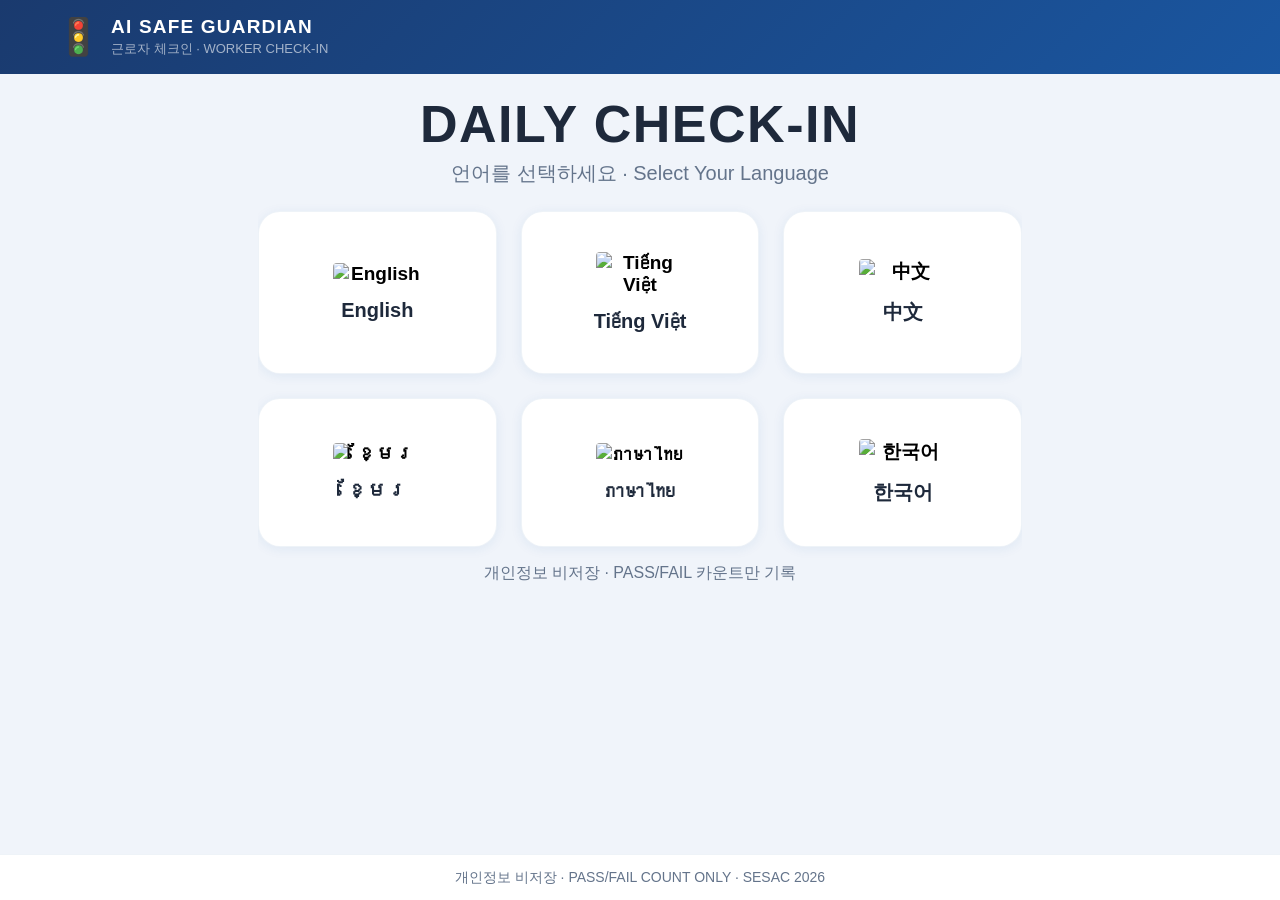
==== commit c1982aff: "test" ====
--- a/frontend/user/index.html
+++ b/frontend/user/index.html
@@ -1,13 +1,11 @@
 <!DOCTYPE html>
 <html lang="ko">
-
 <head>
   <meta charset="UTF-8" />
   <meta name="viewport" content="width=device-width, initial-scale=1.0" />
   <title>AI Safe Guardian — Worker Check-In</title>
-  <link rel="stylesheet" href="../assets/css/user-style.css" />
+  <link rel="stylesheet" href="style.css" />
 </head>
-
 <body>
 
   <!-- 플래시 오버레이 -->
@@ -33,16 +31,16 @@
       <!-- ① 언어 선택 -->
       <section id="screen-lang" class="screen active fade-in">
         <h1 class="title-xl">DAILY CHECK-IN</h1>
-        <p class="sub-text" style="margin-bottom:48px">언어를 선택하세요 · Select Your Language</p>
+        <p class="sub-text" style="margin-bottom:24px">언어를 선택하세요 · Select Your Language</p>
         <div id="lang-grid" class="lang-grid"></div>
-        <p class="caption" style="margin-top:36px">개인정보 비저장 · PASS/FAIL 카운트만 기록</p>
+        <p class="caption" style="margin-top:16px">개인정보 비저장 · PASS/FAIL 카운트만 기록</p>
       </section>
 
       <!-- ② PIN 입력 -->
       <section id="screen-pin" class="screen">
         <div id="pin-flag" class="flag-xl"></div>
         <p id="pin-prompt-native" class="bilingual-native"></p>
-        <p id="pin-prompt-ko" class="bilingual-ko"></p>
+        <p id="pin-prompt-ko"     class="bilingual-ko"></p>
 
         <div id="pin-dots" class="pin-dots"></div>
 
@@ -54,21 +52,20 @@
 
         <div id="numpad" class="numpad"></div>
 
-        <div class="row-btns" style="margin-top:28px">
+        <div class="row-btns" style="margin-top:10px">
           <button id="btn-back-pin" class="btn-outline">← 뒤로</button>
           <button id="btn-confirm-pin" class="btn-primary" disabled>0 / 4 자리 입력 중</button>
         </div>
-        <p class="caption" style="margin-top:20px">입력 정보는 저장되지 않습니다</p>
-        <a id="link-emp-login" href="#" class="emp-login-link">사원번호가 있으신가요?</a>
+        <p class="caption" style="margin-top:10px">입력 정보는 저장되지 않습니다</p>
       </section>
 
       <!-- ③ 카메라 준비 -->
       <section id="screen-ready" class="screen">
         <div id="ready-badge" class="pin-badge"></div>
-        <p id="ready-greeting-native" class="bilingual-native" style="margin-top:14px"></p>
-        <p id="ready-greeting-ko" class="bilingual-ko"></p>
-
-        <div class="cam-view" style="margin:20px 0" id="cam-view-box">
+        <p id="ready-greeting-native" class="bilingual-native" style="margin-top:10px"></p>
+        <p id="ready-greeting-ko"     class="bilingual-ko"></p>
+
+        <div class="cam-view" id="cam-view-box">
           <!-- 카메라 로딩 중 -->
           <div id="cam-loading" class="cam-placeholder">
             <div class="cam-icon">📷</div>
@@ -92,20 +89,20 @@
           <div class="ppe-card">
             <div class="ppe-emoji">⛑️</div>
             <div id="ready-helmet-native" class="ppe-name"></div>
-            <div id="ready-helmet-ko" class="ppe-name-ko"></div>
-            <div id="ready-wear-native" class="ppe-check"></div>
-            <div id="ready-wear-ko" class="ppe-check-ko"></div>
+            <div id="ready-helmet-ko"     class="ppe-name-ko"></div>
+            <div id="ready-wear-native"   class="ppe-check"></div>
+            <div id="ready-wear-ko"       class="ppe-check-ko"></div>
           </div>
           <div class="ppe-card">
             <div class="ppe-emoji">🦺</div>
             <div id="ready-vest-native" class="ppe-name"></div>
-            <div id="ready-vest-ko" class="ppe-name-ko"></div>
+            <div id="ready-vest-ko"     class="ppe-name-ko"></div>
             <div id="ready-wear2-native" class="ppe-check"></div>
-            <div id="ready-wear2-ko" class="ppe-check-ko"></div>
-          </div>
-        </div>
-
-        <button id="btn-start-scan" class="btn-primary btn-lg" style="margin-top:24px">
+            <div id="ready-wear2-ko"    class="ppe-check-ko"></div>
+          </div>
+        </div>
+
+        <button id="btn-start-scan" class="btn-primary" style="margin-top:8px">
           <span id="start-native"></span>
           <span id="start-ko" class="btn-sub"></span>
         </button>
@@ -113,13 +110,16 @@
 
       <!-- ④ 스캔 중 -->
       <section id="screen-scanning" class="screen">
-        <div style="text-align:center; margin-bottom:22px">
+        <div style="text-align:center; margin-bottom:8px">
           <div id="scan-label-native" class="scan-label"></div>
-          <div id="scan-label-ko" class="scan-label-ko"></div>
+          <div id="scan-label-ko"     class="scan-label-ko"></div>
         </div>
 
         <div class="scan-view">
           <div class="scan-bg"></div>
+          <!-- 실시간 웹캠 피드 -->
+          <video id="webcam" autoplay playsinline muted></video>
+          <canvas id="overlay"></canvas>
           <div class="person-silhouette">
             <div class="person-head"></div>
             <div class="person-body"></div>
@@ -152,7 +152,7 @@
             <span class="status-icon">⏳</span>
             <div>
               <div id="status-helmet-native" class="status-name"></div>
-              <div id="status-helmet-ko" class="status-ko"></div>
+              <div id="status-helmet-ko"     class="status-ko"></div>
             </div>
             <span class="status-tag">감지중...</span>
           </div>
@@ -160,7 +160,7 @@
             <span class="status-icon">⏳</span>
             <div>
               <div id="status-vest-native" class="status-name"></div>
-              <div id="status-vest-ko" class="status-ko"></div>
+              <div id="status-vest-ko"     class="status-ko"></div>
             </div>
             <span class="status-tag">감지중...</span>
           </div>
@@ -177,13 +177,13 @@
           <div class="tts-box pass-tts">
             <div id="pass-tts-label" class="tts-label pass-tts-label"></div>
             <div id="pass-msg-native" class="tts-msg"></div>
-            <div id="pass-msg-ko" class="tts-msg-ko"></div>
+            <div id="pass-msg-ko"     class="tts-msg-ko"></div>
           </div>
           <!-- 자동 초기화 카운트다운 -->
           <div class="auto-reset-bar">
             <div id="auto-reset-fill" class="auto-reset-fill"></div>
           </div>
-          <p id="auto-reset-label" class="caption" style="margin-bottom:12px"></p>
+          <p id="auto-reset-label" class="caption" style="margin-bottom:8px"></p>
           <button id="btn-next-worker" class="btn-pass btn-lg">
             <span id="next-native"></span>
             <span id="next-ko" class="btn-sub"></span>
@@ -201,7 +201,7 @@
           <div class="tts-box fail-tts">
             <div id="fail-tts-label" class="tts-label fail-tts-label"></div>
             <div id="fail-msg-native" class="tts-msg"></div>
-            <div id="fail-msg-ko" class="tts-msg-ko"></div>
+            <div id="fail-msg-ko"     class="tts-msg-ko"></div>
           </div>
 
           <div id="fail-ppe-list" class="ppe-status-list"></div>
@@ -220,7 +220,7 @@
           <!-- 3회 초과 에스컬레이션 -->
           <div id="escalation-box" class="escalation-box" style="display:none">
             <p id="escalation-native" class="escalation-text"></p>
-            <p id="escalation-ko" class="escalation-ko"></p>
+            <p id="escalation-ko"     class="escalation-ko"></p>
             <button id="btn-reset-fail" class="btn-ghost-lg">
               <span id="reset-native"></span>
             </button>
@@ -237,10 +237,10 @@
 
   </div>
 
-  <script src="../assets/js/user/data.js"></script>
-  <script src="../assets/js/api.js"></script>
-  <script src="../assets/js/user/app.js"></script>
-  <script src="../assets/js/user/camera.js"></script>
+  <canvas id="captureCanvas" style="display:none"></canvas>
+
+  <script src="data.js"></script>
+  <script src="webrtc.js"></script>
+  <script src="app.js"></script>
 </body>
-
-</html>+</html>
--- a/frontend/user/style.css
+++ b/frontend/user/style.css
@@ -0,0 +1,686 @@
+/* ──────────────────────────────────────────────────
+   style.css  — AI SAFE GUARDIAN · Worker Check-In
+   어드민 대시보드 무드앤톤 통일
+   Primary: #1A56A0 / Dark: #1A3A6E / Accent: #F47C20
+────────────────────────────────────────────────── */
+
+/* ── 리셋 & 토큰 ──────────────────────────────── */
+*, *::before, *::after { box-sizing: border-box; margin: 0; padding: 0; }
+
+:root {
+  /* 배경 — 어드민 동일 */
+  --bg:    #F0F4FA;
+  --bg2:   #FFFFFF;
+  --bg3:   #EBF0F8;
+  --border:     rgba(26, 86, 160, 0.12);
+  --border-card: rgba(26, 86, 160, 0.07);
+
+  /* 텍스트 */
+  --text:  #1E293B;
+  --text2: #64748B;
+
+  /* 프라이머리 — 어드민 사이드바 색상 */
+  --blue:       #1A56A0;
+  --blue-dark:  #1A3A6E;
+  --blue-light: #EBF3FF;
+  --blue-mid:   #2468B8;
+
+  /* 오렌지 액센트 — 어드민 active nav 색상 */
+  --accent:        #F47C20;
+  --accent-light:  rgba(244, 124, 32, 0.12);
+  --accent-border: rgba(244, 124, 32, 0.35);
+
+  /* 상태 */
+  --green:      #10B981;
+  --green-dark: #059669;
+  --green-bg:   #ECFDF5;
+  --green-text: #065F46;
+  --red:        #EF4444;
+  --red-bg:     #FEF2F2;
+  --red-text:   #991B1B;
+  --orange:     #F47C20;
+
+  /* 그림자 — 어드민 카드 동일 */
+  --shadow-sm: 0 2px 12px rgba(26, 86, 160, 0.08);
+  --shadow:    0 4px 18px rgba(26, 86, 160, 0.10);
+  --shadow-lg: 0 8px 28px rgba(26, 86, 160, 0.13);
+
+  --radius: 16px;
+  --r-sm:   10px;
+}
+
+html, body {
+  height: 100%;
+  background: var(--bg);
+  color: var(--text);
+  font-family: 'Segoe UI', 'Apple SD Gothic Neo', 'Noto Sans KR', sans-serif;
+  font-size: 16px;
+  -webkit-font-smoothing: antialiased;
+}
+
+/* ── 플래시 ──────────────────────────────────── */
+#flash-overlay {
+  position: fixed; inset: 0;
+  background: #fff; opacity: 0;
+  pointer-events: none; z-index: 9999;
+}
+#flash-overlay.flash { animation: flash-anim .3s ease-out forwards; }
+@keyframes flash-anim { 0% { opacity:.85; } 100% { opacity:0; } }
+
+/* ── 앱 ──────────────────────────────────────── */
+#app {
+  min-height: 100dvh;       /* 모바일: 자연스럽게 늘어남 */
+  display: flex; flex-direction: column;
+  width: 100%;
+}
+
+/* ── 헤더 — 어드민 사이드바 그라데이션 동일 ── */
+#header {
+  display: flex; align-items: center; justify-content: space-between;
+  padding: 14px 20px;
+  background: linear-gradient(135deg, var(--blue-dark) 0%, var(--blue) 100%);
+  position: sticky; top: 0; z-index: 100;
+}
+.header-logo  { display: flex; align-items: center; gap: 10px; }
+.header-icon  { font-size: 26px; }
+.header-title { font-size: 14px; font-weight: 700; letter-spacing: .8px; color: #FFFFFF; }
+.header-sub   { font-size: 10px; color: rgba(255,255,255,.6); margin-top: 2px; }
+.btn-ghost {
+  background: rgba(255,255,255,.12);
+  border: 1.5px solid rgba(255,255,255,.22);
+  color: #fff; font-size: 13px; font-weight: 600;
+  border-radius: 8px; padding: 7px 14px; cursor: pointer;
+  transition: background .15s;
+}
+.btn-ghost:hover { background: rgba(255,255,255,.22); }
+
+/* 언어선택 화면 헤더 */
+body.screen-lang #header {
+  background: linear-gradient(135deg, var(--blue-dark) 0%, var(--blue) 100%);
+}
+body.screen-lang #footer { background: var(--bg2); border-color: var(--border-card); color: var(--text2); }
+
+/* ── 메인 ────────────────────────────────────── */
+#main {
+  flex: 1;
+  min-height: 0;
+  overflow-y: auto;
+  padding: 20px 18px 28px;
+  max-width: 520px; margin: 0 auto; width: 100%;
+}
+
+/* cam-view 기본 margin (인라인 제거 후 CSS로 관리) */
+.cam-view { margin: 12px 0; }
+
+body.screen-lang       { background: var(--bg); }
+body.screen-lang #main { background: var(--bg); }
+
+/* ── 화면 전환 ───────────────────────────────── */
+.screen { display: none; }
+.screen.active { display: block; }
+.fade-in  { animation: fadeIn  .3s ease; }
+.scale-in { animation: scaleIn .28s ease; }
+@keyframes fadeIn  { from { opacity:0; transform:translateY(10px); } to { opacity:1; transform:none; } }
+@keyframes scaleIn { from { opacity:0; transform:scale(.93); }       to { opacity:1; transform:none; } }
+@keyframes shake {
+  0%,100% { transform:translateX(0); }
+  20%,60% { transform:translateX(-6px); }
+  40%,80% { transform:translateX(6px); }
+}
+.shake { animation: shake .4s ease; }
+
+/* ── 타이포 ──────────────────────────────────── */
+.title-xl         { font-size: 28px; font-weight: 800; letter-spacing: 1.5px; text-align: center; margin-bottom: 6px; color: var(--text); }
+.sub-text         { text-align: center; color: var(--text2); font-size: 14px; }
+.caption          { text-align: center; color: var(--text2); font-size: 12px; }
+.bilingual-native { font-size: 19px; font-weight: 600; text-align: center; color: var(--text); }
+.bilingual-ko     { font-size: 13px; color: var(--text2); text-align: center; margin-top: 3px; }
+
+/* ── ① 언어 선택 ─────────────────────────────── */
+.lang-grid {
+  display: grid;
+  grid-template-columns: repeat(3, 1fr);
+  gap: 12px;
+}
+.lang-btn {
+  background: var(--bg2);
+  border: 1px solid var(--border-card);
+  border-radius: var(--radius);
+  padding: 22px 8px;
+  text-align: center;
+  cursor: pointer;
+  box-shadow: var(--shadow-sm);
+  transition: border-color .2s, background .2s, transform .18s, box-shadow .2s;
+}
+.lang-btn:hover {
+  border-color: var(--accent-border);
+  background: var(--accent-light);
+  box-shadow: var(--shadow);
+  transform: translateY(-4px);
+}
+.lang-btn:active { transform: translateY(-2px); }
+.lang-flag  { width: 52px; height: auto; display: block; margin: 0 auto 8px; border-radius: 4px; }
+.lang-label { font-size: 13px; font-weight: 600; color: var(--text); }
+
+/* 빈 칸 스페이서 */
+.lang-btn-spacer {
+  background: transparent;
+  border: none;
+  box-shadow: none;
+  pointer-events: none;
+}
+
+/* ── ② PIN 입력 ──────────────────────────────── */
+.flag-xl { text-align: center; margin-bottom: 14px; }
+.flag-xl img { width: 80px; height: auto; border-radius: 6px; }
+
+.pin-dots { display: flex; justify-content: center; gap: 18px; margin: 20px 0 14px; }
+.pin-dot {
+  width: 20px; height: 20px; border-radius: 50%;
+  border: 2px solid var(--border); background: transparent;
+  transition: background .15s, border-color .15s, box-shadow .15s, transform .15s;
+}
+.pin-dot.filled {
+  background: var(--accent);
+  border-color: var(--accent);
+  box-shadow: 0 0 12px rgba(244, 124, 32, 0.5);
+  transform: scale(1.15);
+}
+
+.pin-masking {
+  display: flex; align-items: center; justify-content: center; gap: 6px;
+  font-size: 17px;
+  background: var(--bg2); border: 1px solid var(--border-card);
+  border-radius: 10px; padding: 11px 18px; margin-bottom: 22px;
+  box-shadow: var(--shadow-sm);
+}
+.masking-label { color: var(--text2); font-size: 12px; }
+.masking-dots  { letter-spacing: 2px; color: var(--text2); }
+.masking-input { color: var(--accent); font-weight: 700; letter-spacing: 6px; }
+
+/* 숫자패드 */
+.numpad {
+  display: grid; grid-template-columns: repeat(3, 1fr);
+  gap: 10px; max-width: 300px; margin: 0 auto;
+}
+.num-key {
+  background: var(--bg2); border: 1px solid var(--border-card);
+  border-radius: var(--r-sm); padding: 16px 8px;
+  font-size: 22px; font-weight: 600; color: var(--text);
+  cursor: pointer; text-align: center;
+  box-shadow: var(--shadow-sm);
+  transition: background .12s, transform .1s, box-shadow .12s;
+  user-select: none;
+}
+.num-key:hover  { background: var(--bg3); border-color: rgba(26,86,160,.2); box-shadow: var(--shadow); }
+.num-key:active { transform: scale(.94); background: var(--bg3); box-shadow: none; }
+.num-key.del    { background: #FEF2F2; border-color: #FECACA; color: var(--red); }
+.num-key.del:hover { background: #FEE2E2; }
+
+/* ── 버튼 공통 ───────────────────────────────── */
+.row-btns { display: flex; gap: 10px; }
+
+button {
+  border: none; border-radius: var(--r-sm); padding: 14px 18px;
+  font-size: 15px; font-weight: 600; cursor: pointer;
+  transition: opacity .15s, transform .1s, box-shadow .15s;
+}
+button:disabled      { opacity: .35; cursor: default; }
+button:not(:disabled):active { transform: scale(.97); }
+
+/* 어드민 active nav 오렌지 액센트 반영 */
+.btn-primary  {
+  background: linear-gradient(135deg, var(--blue) 0%, var(--blue-dark) 100%);
+  color: #fff; flex: 1;
+  box-shadow: 0 2px 10px rgba(26, 86, 160, 0.35);
+}
+.btn-primary:not(:disabled):hover {
+  background: linear-gradient(135deg, var(--blue-mid) 0%, var(--blue) 100%);
+  box-shadow: 0 4px 16px rgba(26, 86, 160, 0.40);
+  transform: translateY(-1px);
+}
+.btn-outline  { background: var(--bg2); border: 1.5px solid var(--border); color: var(--text); flex: 1; }
+.btn-outline:hover { background: var(--bg3); }
+.btn-pass     { background: var(--green-dark); color: #fff; width: 100%; box-shadow: 0 2px 8px rgba(5,150,105,.3); }
+.btn-retry    { background: var(--accent); color: #fff; width: 100%; box-shadow: 0 2px 10px rgba(244,124,32,.4); }
+.btn-retry:hover { filter: brightness(1.06); transform: translateY(-1px); }
+.btn-ghost-lg { background: var(--bg3); border: 1px solid var(--border); color: var(--text2); width: 100%; margin-top: 12px; }
+.btn-lg       { padding: 18px 20px; font-size: 17px; width: 100%; }
+.btn-sub      { display: block; font-size: 12px; font-weight: 400; opacity: .8; margin-top: 3px; }
+
+/* 촬영시작 버튼 — 컴팩트 & 전체폭 */
+#btn-start-scan {
+  width: 100%; flex: none;
+  padding: 10px 20px; font-size: 14px;
+}
+
+/* ── ③ 카메라 준비 ───────────────────────────── */
+.pin-badge {
+  display: inline-block;
+  background: var(--accent-light); border: 1.5px solid var(--accent-border);
+  border-radius: 20px; padding: 6px 16px;
+  font-size: 13px; font-weight: 700; color: var(--accent);
+  text-align: center;
+}
+
+.cam-view {
+  position: relative; background: #0A0F16;
+  border-radius: var(--radius); min-height: 220px; overflow: hidden;
+  border: 1px solid rgba(26,86,160,.2);
+}
+.cam-placeholder {
+  display: flex; flex-direction: column;
+  align-items: center; justify-content: center;
+  gap: 8px; min-height: 220px;
+}
+.cam-icon  { font-size: 36px; filter: grayscale(1); opacity: .5; }
+.cam-label { color: #4A6A70; font-size: 13px; letter-spacing: .5px; }
+
+#cam-video {
+  width: 100%; height: 220px; object-fit: cover;
+  border-radius: var(--radius); transform: scaleX(-1);
+}
+
+/* 코너 마커 — 액센트 오렌지 */
+.corner {
+  position: absolute; width: 20px; height: 20px;
+  border-color: var(--accent); border-style: solid;
+}
+.corner.tl { top:10px; left:10px;   border-width:2px 0 0 2px; }
+.corner.tr { top:10px; right:10px;  border-width:2px 2px 0 0; }
+.corner.bl { bottom:10px; left:10px;  border-width:0 0 2px 2px; }
+.corner.br { bottom:10px; right:10px; border-width:0 2px 2px 0; }
+
+/* PPE 카드 — 어드민 카드 동일 */
+.ppe-row { display: grid; grid-template-columns: 1fr 1fr; gap: 10px; }
+.ppe-card {
+  background: var(--bg2);
+  border: 1px solid var(--border-card);
+  border-radius: var(--radius); padding: 14px 10px; text-align: center;
+  box-shadow: var(--shadow-sm);
+}
+.ppe-emoji    { font-size: 28px; margin-bottom: 6px; }
+.ppe-name     { font-size: 14px; font-weight: 600; color: var(--text); }
+.ppe-name-ko  { font-size: 11px; color: var(--text2); margin-top: 2px; }
+.ppe-check    { font-size: 12px; color: var(--blue); margin-top: 5px; font-weight: 600; }
+.ppe-check-ko { font-size: 10px; color: var(--text2); }
+
+/* ── ④ 스캔 중 ───────────────────────────────── */
+.scan-label    { font-size: 17px; font-weight: 700; color: var(--accent); }
+.scan-label-ko { font-size: 12px; color: var(--text2); margin-top: 3px; }
+
+.scan-view {
+  position: relative; background: #060E16;
+  border-radius: var(--radius); height: 230px; overflow: hidden;
+  margin-bottom: 18px; border: 1px solid rgba(26,86,160,.2);
+}
+.scan-bg {
+  position: absolute; inset: 0;
+  background: radial-gradient(ellipse at 50% 40%, #0D1F30 0%, #060E16 70%);
+}
+
+/* 사람 실루엣 */
+.person-silhouette {
+  position: absolute; left: 50%; bottom: 0;
+  transform: translateX(-50%);
+  display: flex; flex-direction: column; align-items: center;
+}
+.person-head {
+  width: 42px; height: 42px; border-radius: 50%;
+  background: #1A2D3E; border: 1.5px solid #2A4055; margin-bottom: 2px;
+}
+.person-body {
+  width: 70px; height: 105px;
+  background: #1A2D3E; border-radius: 7px 7px 0 0;
+  border: 1.5px solid #2A4055; border-bottom: none;
+}
+
+/* 스캔 화면 실시간 웹캠 */
+#webcam {
+  position: absolute; inset: 0;
+  width: 100%; height: 100%;
+  object-fit: cover;
+  transform: scaleX(-1); /* 셀피 미러링 */
+  z-index: 1;
+}
+#overlay {
+  position: absolute; inset: 0;
+  width: 100%; height: 100%;
+  transform: scaleX(-1);
+  pointer-events: none;
+  z-index: 2;
+}
+/* 웹캠이 켜지면 실루엣/배경 숨김 */
+.scan-view.webcam-active .scan-bg,
+.scan-view.webcam-active .person-silhouette { display: none; }
+
+/* PPE 감지 박스 */
+.ppe-box-overlay {
+  position: absolute;
+  border: 2px solid var(--accent);
+  border-radius: 4px;
+  transition: border-color .35s;
+  z-index: 3;
+}
+.ppe-box-overlay.detected { border-color: var(--green); }
+.ppe-box-overlay.missing  { border-color: var(--red); }
+
+.ppe-box-overlay.helmet { width: 58px; height: 30px; top: 26px; left: 50%; transform: translateX(-50%); }
+.ppe-box-overlay.vest   { width: 82px; height: 78px; top: 100px; left: 50%; transform: translateX(-50%); }
+
+.box-label {
+  position: absolute; top: -19px; left: 0;
+  font-size: 11px; font-weight: 700;
+  color: var(--accent); white-space: nowrap;
+  transition: color .35s;
+}
+.ppe-box-overlay.detected .box-label { color: var(--green); }
+.ppe-box-overlay.missing  .box-label { color: var(--red); }
+
+/* 스캔 라인 */
+.scan-line {
+  position: absolute; left: 0; right: 0; height: 2px;
+  z-index: 4;
+  background: linear-gradient(90deg, transparent 0%, var(--accent) 50%, transparent 100%);
+  box-shadow: 0 0 10px var(--accent);
+  animation: scan-move 1.5s linear infinite;
+}
+@keyframes scan-move { 0% { top:0; } 100% { top:100%; } }
+
+/* 진행 바 */
+.progress-wrap   { margin-bottom: 14px; }
+.progress-top    { display: flex; justify-content: space-between; margin-bottom: 5px; }
+.prog-label      { font-size: 12px; color: var(--text2); }
+.prog-pct        { font-size: 12px; font-weight: 700; color: var(--accent); }
+.progress-track  { height: 6px; background: var(--bg3); border-radius: 3px; overflow: hidden; }
+.progress-fill   {
+  height: 100%;
+  background: linear-gradient(90deg, var(--blue) 0%, var(--accent) 100%);
+  border-radius: 3px;
+  transition: width .1s linear;
+}
+
+/* PPE 상태 목록 */
+.ppe-status-list { display: flex; flex-direction: column; gap: 8px; }
+.ppe-status {
+  display: flex; align-items: center; gap: 12px;
+  background: var(--bg2); border: 1px solid var(--border-card);
+  border-radius: var(--r-sm); padding: 11px 14px;
+  box-shadow: var(--shadow-sm);
+  transition: border-color .3s, background .3s;
+}
+.ppe-status.detected { border-color: var(--green);  background: var(--green-bg); }
+.ppe-status.missing  { border-color: var(--red);    background: var(--red-bg); }
+
+.status-icon { font-size: 20px; }
+.status-name { font-size: 14px; font-weight: 600; flex: 1; color: var(--text); }
+.status-ko   { font-size: 11px; color: var(--text2); margin-top: 2px; }
+.status-tag  {
+  font-size: 11px; font-weight: 700; padding: 3px 10px;
+  border-radius: 20px; background: var(--bg3); color: var(--text2); white-space: nowrap;
+}
+.ppe-status.detected .status-tag { background: var(--green); color: #fff; }
+.ppe-status.missing  .status-tag { background: var(--red);   color: #fff; }
+
+/* ── ⑤ PASS 카드 ─────────────────────────────── */
+.result-card {
+  border-radius: var(--radius); padding: 20px 20px; text-align: center;
+  box-shadow: var(--shadow-lg);
+}
+.pass-card {
+  background: var(--green-bg);
+  border: 1.5px solid #6EE7B7;
+  box-shadow: 0 0 40px rgba(16,185,129,.10), var(--shadow-lg);
+}
+.fail-card {
+  background: var(--red-bg);
+  border: 1.5px solid #FECACA;
+  box-shadow: 0 0 40px rgba(239,68,68,.07), var(--shadow-lg);
+}
+
+.result-emoji { font-size: 44px; margin-bottom: 6px; }
+.result-title { font-size: 30px; font-weight: 900; letter-spacing: 4px; margin-bottom: 10px; }
+.pass-title   { color: var(--green-text); }
+.fail-title   { color: var(--red-text); }
+
+.result-ppe-info { font-size: 13px; color: var(--green-text); margin-bottom: 8px; font-weight: 600; }
+.result-pin-badge {
+  display: inline-block;
+  background: rgba(5,150,105,.1); border: 1.5px solid rgba(5,150,105,.25);
+  border-radius: 20px; padding: 5px 14px;
+  font-size: 13px; font-weight: 600; color: var(--green-text);
+  margin-bottom: 4px;
+}
+.fail-badge { background: var(--accent-light); border-color: var(--accent-border); color: var(--accent); }
+
+/* TTS 박스 */
+.tts-box { border-radius: var(--r-sm); padding: 12px 14px; margin: 14px 0; text-align: left; }
+.pass-tts { background: rgba(5,150,105,.07); border: 1px solid rgba(5,150,105,.2); }
+.fail-tts { background: var(--accent-light); border: 1px solid var(--accent-border); }
+.tts-label      { font-size: 10px; font-weight: 700; letter-spacing: 1px; margin-bottom: 5px; }
+.pass-tts-label { color: var(--green-text); }
+.fail-tts-label { color: var(--accent); }
+.tts-msg    { font-size: 14px; font-weight: 500; color: var(--text); }
+.tts-msg-ko { font-size: 12px; color: var(--text2); margin-top: 3px; }
+
+/* 자동 초기화 바 */
+.auto-reset-bar  { height: 4px; background: rgba(0,0,0,.08); border-radius: 2px; overflow: hidden; margin: 10px 0 4px; }
+.auto-reset-fill { height: 100%; background: var(--green-dark); border-radius: 2px; width: 100%; }
+
+/* 가이드 박스 */
+.guide-box {
+  background: rgba(244,124,32,.05); border: 1px solid rgba(244,124,32,.15);
+  border-radius: var(--r-sm); padding: 10px 14px; margin: 8px 0; text-align: left;
+}
+.guide-title { font-size: 12px; font-weight: 700; color: var(--accent); margin-bottom: 8px; }
+.guide-list  { padding-left: 16px; }
+.guide-list li       { font-size: 13px; margin-bottom: 5px; line-height: 1.55; color: var(--text); }
+.guide-list li span  { display: block; font-size: 11px; color: var(--text2); margin-top: 1px; }
+
+/* 에스컬레이션 */
+.escalation-box {
+  background: rgba(239,68,68,.05); border: 1px solid rgba(239,68,68,.18);
+  border-radius: var(--r-sm); padding: 16px; margin-top: 14px; text-align: center;
+}
+.escalation-text { font-size: 15px; font-weight: 700; color: var(--red-text); margin-bottom: 5px; }
+.escalation-ko   { font-size: 12px; color: var(--text2); }
+
+/* ── 푸터 ────────────────────────────────────── */
+#footer {
+  text-align: center; padding: 11px;
+  font-size: 11px; color: var(--text2);
+  border-top: 1px solid var(--border-card); background: var(--bg2);
+}
+
+/* ── 반응형 ──────────────────────────────────── */
+
+/* 소형 폰 */
+@media (max-width: 380px) {
+  .title-xl { font-size: 22px; }
+  .lang-grid { gap: 8px; }
+  .num-key { padding: 13px 6px; font-size: 20px; }
+  .lang-flag { font-size: 26px; }
+}
+
+/* 태블릿 (600px 이상) */
+@media (min-width: 600px) {
+  html, body { font-size: 18px; overflow: hidden; height: 100%; }
+
+  /* ── 태블릿 no-scroll 핵심 구조 ── */
+  #app {
+    height: 100dvh;            /* 태블릿: 뷰포트 고정 */
+    overflow: hidden;
+  }
+  #header { padding: 14px 36px; }
+  #main {
+    max-width: 700px;
+    padding: 16px 28px 16px;
+    overflow: hidden;
+    display: flex;
+    flex-direction: column;
+  }
+  .screen.active {
+    flex: 1;
+    min-height: 0;
+    display: flex;
+    flex-direction: column;
+    overflow: hidden;          /* 스크롤 완전 제거 */
+  }
+  /* PASS/FAIL 결과 카드 — 스크롤 없이 한 화면에 표시 */
+  #screen-pass.active,
+  #screen-fail.active { overflow: hidden; }
+  /* 카메라/스캔 뷰가 남은 공간을 채움 */
+  #cam-view-box {
+    flex: 3;
+    height: auto !important;
+    min-height: 0;
+    margin: 8px 0;
+  }
+  #cam-video    { height: 100% !important; }
+  #cam-loading,
+  #cam-error    { height: 100%; }
+  .scan-view {
+    flex: 1;
+    height: auto !important;
+    min-height: 0;
+    margin-bottom: 12px;
+  }
+  .header-icon  { font-size: 30px; }
+  .header-title { font-size: 16px; letter-spacing: 1px; }
+  .header-sub   { font-size: 11px; }
+  .title-xl         { font-size: 38px; }
+  .sub-text         { font-size: 17px; }
+  .bilingual-native { font-size: min(22px, 2.8dvh); }
+  .bilingual-ko     { font-size: min(14px, 1.8dvh); }
+  .caption          { font-size: 14px; }
+  .lang-grid { gap: 18px; }
+  .lang-btn  { padding: 28px 12px; border-radius: 18px; }
+  .lang-flag { width: 68px; margin-bottom: 10px; }
+  .lang-label { font-size: 16px; }
+  .flag-xl img { width: min(90px, 11dvh); border-radius: 8px; }
+  .flag-xl     { margin-bottom: min(10px, 1dvh); }
+  .pin-dots    { gap: 22px; margin: min(16px, 1.5dvh) 0 min(12px, 1dvh); }
+  .pin-dot     { width: 26px; height: 26px; }
+  .pin-masking { font-size: 18px; padding: min(10px, 1dvh) 18px; margin-bottom: min(18px, 1.5dvh); }
+  .numpad      { max-width: 400px; gap: min(10px, 1dvh); }
+  .num-key     { padding: min(24px, 2.2dvh) 10px; font-size: 30px; border-radius: 14px; }
+  .num-key.del { font-size: 22px; }
+  button     { padding: min(13px, 1.6dvh) 22px; font-size: 17px; border-radius: 14px; }
+  .btn-lg    { padding: min(16px, 2dvh) 24px; font-size: 19px; }
+  .btn-sub   { font-size: 12px; margin-top: 3px; }
+  .btn-ghost { font-size: 15px; }
+  #btn-start-scan  { padding: min(10px, 1.2dvh) 22px; font-size: 15px; }
+  .cam-view        { min-height: 0; height: min(36vh, 320px); border-radius: 18px; }
+  .cam-placeholder { min-height: 0; height: 100%; }
+  .cam-icon        { font-size: 48px; }
+  .cam-label       { font-size: 15px; }
+  #cam-video       { height: 100%; border-radius: 18px; }
+  .ppe-card        { padding: min(10px, 1.2dvh) 10px; border-radius: 14px; }
+  .ppe-emoji       { font-size: min(26px, 3dvh); margin-bottom: 3px; }
+  .ppe-name        { font-size: 14px; }
+  .ppe-check       { font-size: 12px; margin-top: 2px; }
+  .pin-badge       { font-size: 14px; padding: 6px 16px; }
+  .scan-view { height: min(38vh, 340px); border-radius: 18px; }
+  .person-head { width: 54px; height: 54px; }
+  .person-body { width: 90px; height: 135px; }
+  .ppe-box-overlay.helmet { width: 74px; height: 38px; top: 32px; }
+  .ppe-box-overlay.vest   { width: 106px; height: 100px; top: 128px; }
+  .scan-label    { font-size: 20px; }
+  .scan-label-ko { font-size: 14px; }
+  .progress-track { height: 8px; }
+  .prog-label, .prog-pct { font-size: 14px; }
+  .ppe-status  { padding: min(11px, 1.3dvh) 18px; border-radius: 14px; }
+  .status-icon { font-size: 22px; }
+  .status-name { font-size: 15px; }
+  .status-ko   { font-size: 12px; }
+  .status-tag  { font-size: 12px; padding: 3px 14px; }
+  .result-card  { padding: min(16px, 2dvh) 24px; border-radius: 20px; }
+  .result-emoji { font-size: min(44px, 5.5dvh); margin-bottom: min(6px, 0.7dvh); }
+  .result-title { font-size: min(38px, 4.8dvh); letter-spacing: 4px; margin-bottom: min(8px, 1dvh); }
+  .result-ppe-info { font-size: 14px; margin-bottom: min(5px, 0.6dvh); }
+  .tts-box   { padding: min(10px, 1.2dvh) 14px; border-radius: 12px; margin: min(8px, 1dvh) 0; }
+  .tts-msg   { font-size: 15px; }
+  .tts-msg-ko { font-size: 13px; }
+  .guide-box  { padding: min(8px, 1dvh) 14px; margin: min(6px, 0.8dvh) 0; }
+  .guide-list li { font-size: 13px; margin-bottom: min(3px, 0.4dvh); }
+  .escalation-text { font-size: 15px; }
+  .escalation-ko   { font-size: 12px; }
+  .auto-reset-bar  { height: 5px; margin: min(8px, 1dvh) 0 min(4px, 0.5dvh); }
+  #footer { padding: 10px; font-size: 12px; }
+}
+
+/* 아이패드 12.9" (min-width: 1024px) */
+@media (min-width: 1024px) {
+  html, body { font-size: 20px; }
+  #header { padding: 16px 56px; }
+  #main   { max-width: 860px; padding: 20px 48px 20px; }
+  .header-icon  { font-size: 36px; }
+  .header-title { font-size: 19px; letter-spacing: 1.2px; }
+  .header-sub   { font-size: 13px; }
+  .title-xl         { font-size: 52px; }
+  .sub-text         { font-size: 20px; }
+  .bilingual-native { font-size: min(26px, 2.8dvh); }
+  .bilingual-ko     { font-size: min(16px, 1.8dvh); }
+  .caption          { font-size: 16px; }
+  .lang-grid { gap: 24px; }
+  .lang-btn  { padding: 40px 16px; border-radius: 22px; }
+  .lang-flag { width: 88px; margin-bottom: 14px; }
+  .lang-label { font-size: 20px; }
+  .flag-xl img { width: min(110px, 11dvh); border-radius: 10px; }
+  .flag-xl     { margin-bottom: min(12px, 1dvh); }
+  .pin-dots    { gap: 28px; margin: min(18px, 1.5dvh) 0 min(14px, 1dvh); }
+  .pin-dot     { width: 32px; height: 32px; }
+  .pin-masking { font-size: 22px; padding: min(12px, 1dvh) 24px; margin-bottom: min(22px, 1.8dvh); }
+  .numpad      { max-width: 500px; gap: min(14px, 1.2dvh); }
+  .num-key     { padding: min(32px, 2.5dvh) 12px; font-size: 38px; border-radius: 18px; }
+  .num-key.del { font-size: 28px; }
+  button     { padding: min(16px, 1.6dvh) 28px; font-size: 19px; border-radius: 18px; }
+  .btn-lg    { padding: min(18px, 1.8dvh) 32px; font-size: 22px; }
+  .btn-sub   { font-size: 14px; margin-top: 4px; }
+  .btn-ghost { font-size: 17px; }
+  #btn-start-scan  { padding: min(12px, 1.2dvh) 28px; font-size: 17px; }
+  .cam-view        { min-height: 0; height: min(40vh, 420px); border-radius: 22px; }
+  .cam-placeholder { min-height: 0; height: 100%; }
+  .cam-icon        { font-size: 64px; }
+  .cam-label       { font-size: 18px; }
+  #cam-video       { height: 100%; border-radius: 22px; }
+  .ppe-card        { padding: min(12px, 1.3dvh) 14px; border-radius: 18px; }
+  .ppe-emoji       { font-size: min(32px, 3dvh); margin-bottom: min(5px, 0.5dvh); }
+  .ppe-name        { font-size: 17px; }
+  .ppe-name-ko     { font-size: 12px; }
+  .ppe-check       { font-size: 14px; margin-top: 2px; }
+  .ppe-check-ko    { font-size: 11px; }
+  .pin-badge       { font-size: 17px; padding: 8px 22px; }
+  .corner          { width: 28px; height: 28px; }
+  .scan-view { height: min(42vh, 440px); border-radius: 22px; }
+  .person-head { width: 70px; height: 70px; }
+  .person-body { width: 116px; height: 174px; }
+  .ppe-box-overlay.helmet { width: 96px; height: 50px; top: 42px; }
+  .ppe-box-overlay.vest   { width: 136px; height: 128px; top: 166px; }
+  .scan-label    { font-size: 26px; }
+  .scan-label-ko { font-size: 18px; }
+  .progress-track { height: 10px; }
+  .prog-label, .prog-pct { font-size: 16px; }
+  .progress-wrap { margin-bottom: min(14px, 1.5dvh); }
+  .ppe-status  { padding: min(13px, 1.3dvh) 22px; border-radius: 18px; gap: 14px; }
+  .status-icon { font-size: 26px; }
+  .status-name { font-size: 18px; }
+  .status-ko   { font-size: 13px; }
+  .status-tag  { font-size: 14px; padding: min(5px, 0.5dvh) 18px; }
+  .result-card  { padding: min(24px, 2.5dvh) 48px; border-radius: 28px; }
+  .result-emoji { font-size: min(64px, 7dvh); margin-bottom: min(10px, 1dvh); }
+  .result-title { font-size: min(52px, 5.5dvh); letter-spacing: 6px; margin-bottom: min(10px, 1dvh); }
+  .result-ppe-info { font-size: 17px; margin-bottom: min(8px, 0.9dvh); }
+  .tts-box   { padding: min(14px, 1.5dvh) 24px; border-radius: 18px; margin: min(10px, 1.2dvh) 0; }
+  .tts-label { font-size: 13px; letter-spacing: 1.1px; }
+  .tts-msg   { font-size: 19px; }
+  .tts-msg-ko { font-size: 15px; }
+  .guide-title { font-size: 15px; margin-bottom: min(8px, 0.9dvh); }
+  .guide-list li { font-size: 16px; margin-bottom: min(6px, 0.7dvh); }
+  .escalation-box { padding: min(16px, 1.6dvh) 22px; margin-top: min(12px, 1.3dvh); }
+  .escalation-text { font-size: 19px; }
+  .escalation-ko   { font-size: 14px; }
+  .auto-reset-bar  { height: 7px; margin: min(14px, 1.5dvh) 0 min(6px, 0.7dvh); }
+  .result-pin-badge { font-size: 16px; padding: min(6px, 0.7dvh) 20px; }
+  #footer { padding: min(14px, 1.5dvh); font-size: 14px; }
+}
